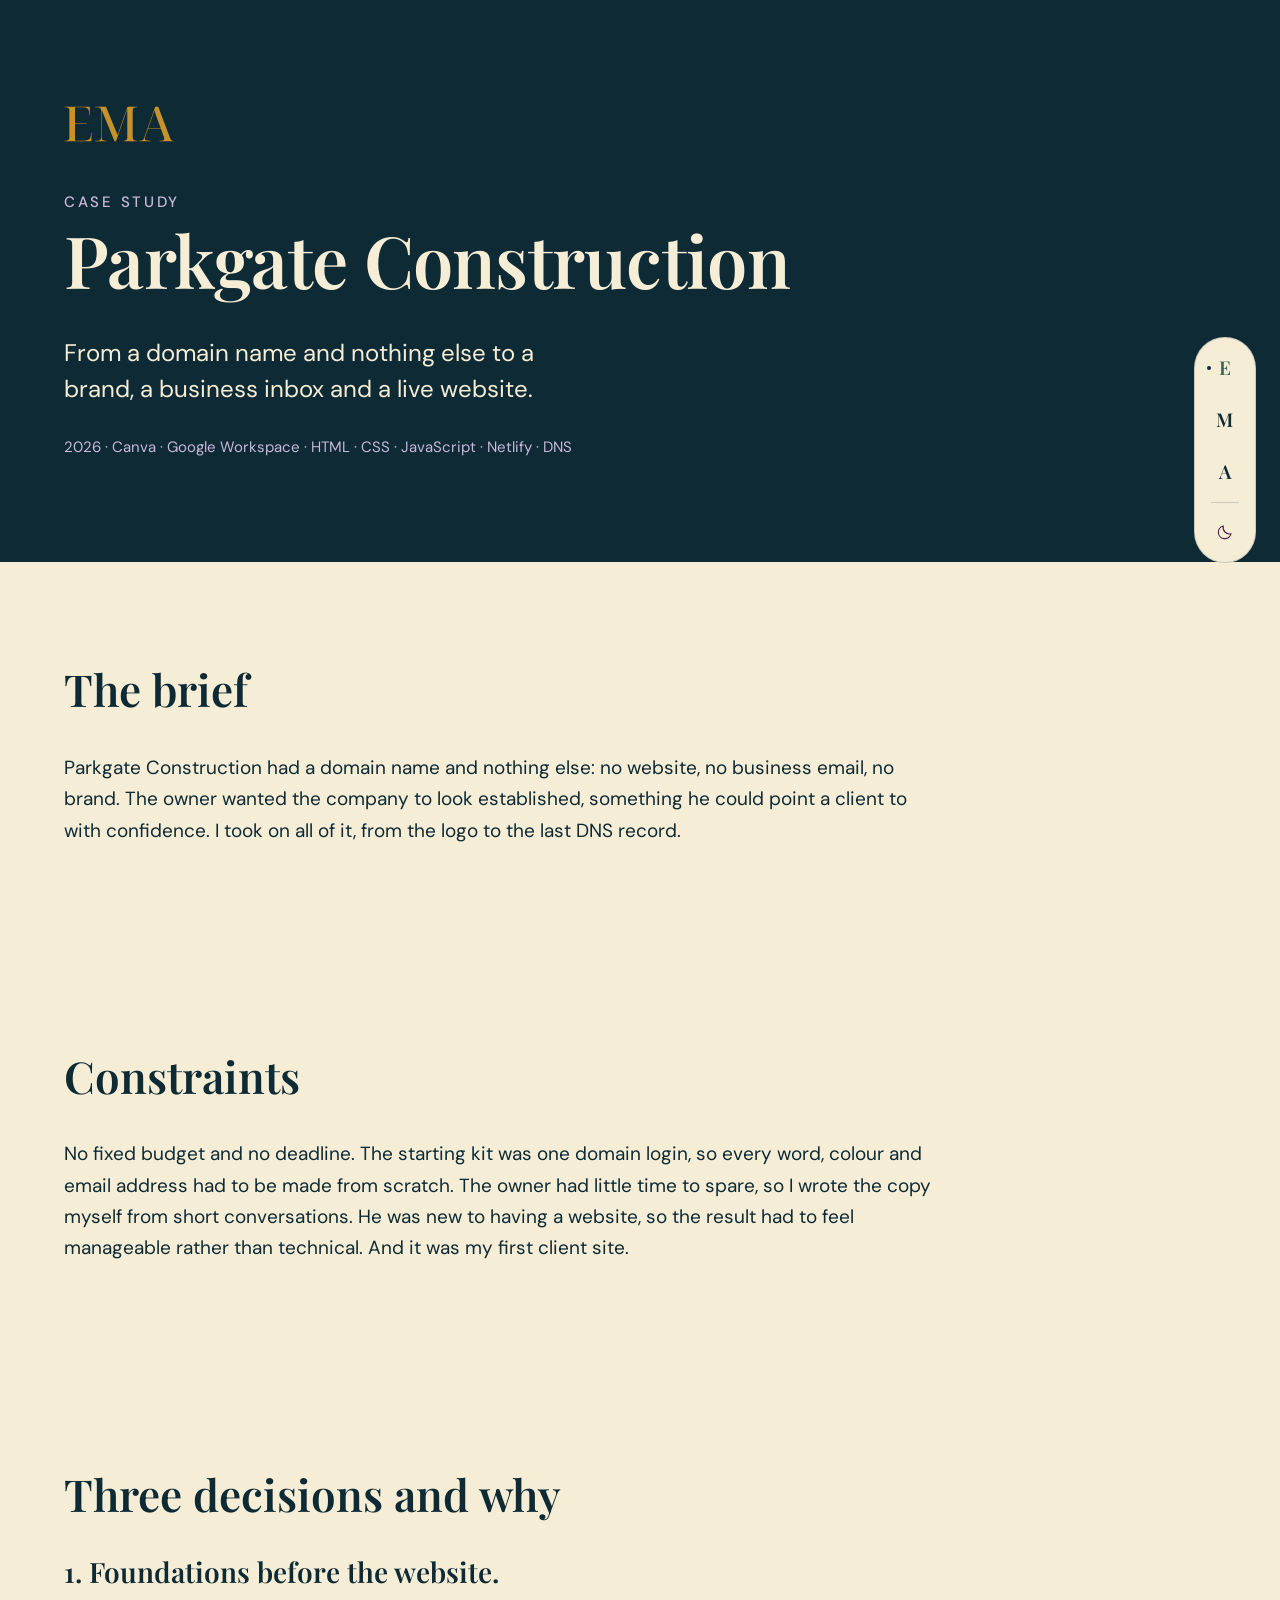
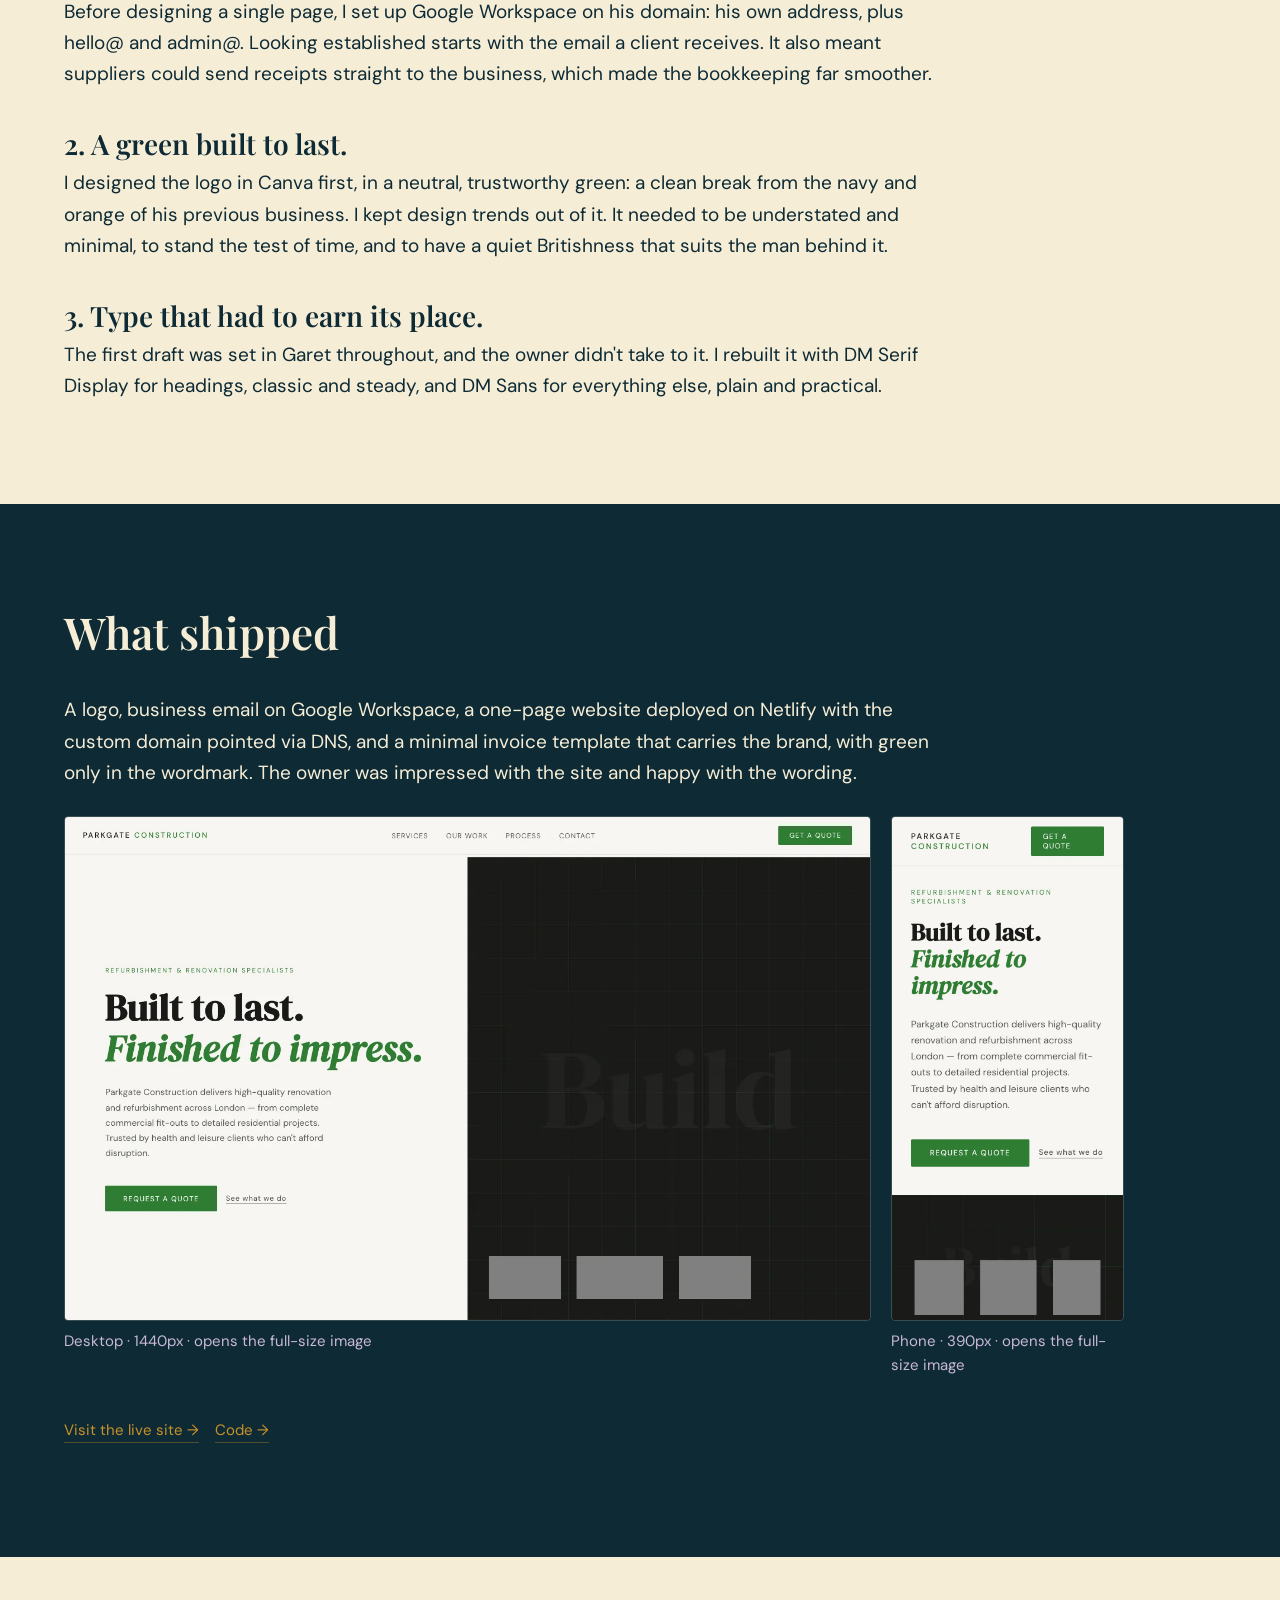
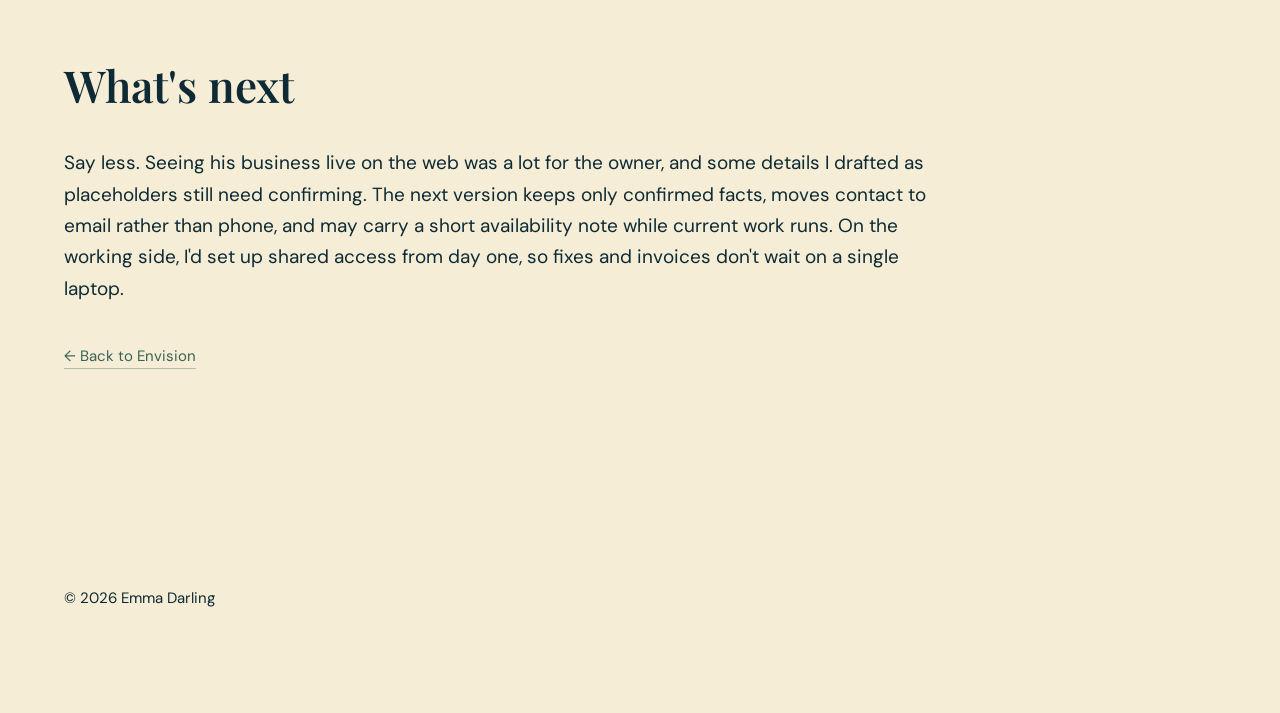
==== work/parkgate/index.html @ 9f1a1c76 "feat: parkgate case study Co-Authored-By: Claude Opus 5.5 (1M context) <noreply@anthropic.com>" ====
<!DOCTYPE html>
<html lang="en">
  <head>
    <meta charset="UTF-8">

    <!-- This tells phones: "don't zoom out, display at normal size" -->
    <meta name="viewport" content="width=device-width, initial-scale=1.0">

    <!-- Fonts: exactly the four weights in tokens.css. preconnect opens the
         connection to Google early so the fonts arrive sooner. -->
    <link rel="preconnect" href="https://fonts.googleapis.com">
    <link rel="preconnect" href="https://fonts.gstatic.com" crossorigin>

    <!-- ============================================================
         THEME, BEFORE FIRST PAINT
         The same script as index.html, word for word; the full
         explanation lives there. It picks light or dark before the
         browser paints, so there is no flash of the wrong theme, and
         it sits ABOVE both stylesheets because a stylesheet that is
         still loading blocks the scripts after it from running.
         ============================================================ -->
    <script>
      (function () {
        // Reading localStorage throws, rather than returning null, in
        // some privacy modes — so every touch of it is wrapped.
        var stored = null;
        try {
          stored = localStorage.getItem('theme');
        } catch (error) {
          // No storage to read: fall through to the operating system.
        }

        // Only these two words are trusted. Anything else that ends up
        // in storage — an old value, a typo, something another script
        // wrote — is ignored rather than written onto the element.
        var theme =
          stored === 'light' || stored === 'dark'
            ? stored
            : window.matchMedia &&
              window.matchMedia('(prefers-color-scheme: light)').matches
              ? 'light'
              : 'dark';

        document.documentElement.setAttribute('data-theme', theme);
      })();
    </script>

    <!-- DESIGN TOKENS: the same file index.html links. Two folders up,
         because this page lives at /work/parkgate/. A relative path also
         works when the file is opened straight from disk, and with or
         without a trailing slash on the address. -->
    <link rel="stylesheet" href="../../tokens.css">

    <link rel="stylesheet" href="https://fonts.googleapis.com/css2?family=Cormorant+Garamond:ital,wght@1,400&family=DM+Sans:wght@400;500&family=Playfair+Display:wght@600&display=swap">

    <title>Parkgate Construction — case study · Emma Darling</title>
    <meta name="description" content="From a domain name and nothing else to a brand, a business inbox and a live website.">

    <!-- Everything below only READS the tokens, with var(--name).
         Most blocks are copied from index.html; each one names the
         section it came from, so a change there can be found here. -->
    <style>
      /* ============================================================
         PAGE SKELETON  (from index.html, Milestone 2)
         ============================================================ */

      /* ---------- Base ----------
         border-box means padding is counted INSIDE an element's width.
         body has no margin, so each band's colour reaches the edges. */
      *,
      *::before,
      *::after {
        box-sizing: border-box;
      }

      body {
        margin: 0;
        background: var(--bg);
        color: var(--text);
        font-family: var(--font-body);
        font-weight: var(--weight-regular);
        font-size: var(--fs-body);
        line-height: var(--lh-body);
      }

      a {
        color: inherit;
      }

      /* Keyboard users see a clear 2px ring on whatever has focus.
         Its colour comes from --focus, which changes per theme and per band. */
      :focus-visible {
        outline: 2px solid var(--focus);
        outline-offset: var(--space-1);
      }

      /* ---------- Full-bleed bands ----------
         The header, each section and the footer stretch the full width
         of the window and carry the padding. Colour lives on the band,
         never on .container. */
      .site-header,
      main > section,
      .site-footer {
        padding-block: var(--space-section-y);
        padding-inline: var(--space-section-x);
      }

      /* ---------- Section surfaces ----------
         The header and "What shipped" stay teal in both themes, like the
         home page's hero and Make band. Everything else follows the
         theme's page colour. */
      .site-header,
      #shipped {
        background: var(--surface-dark);
        color: var(--surface-dark-text);
      }

      #brief,
      #constraints,
      #decisions,
      #next,
      .site-footer {
        background: var(--bg);
        color: var(--text);
      }

      /* Teal bands stay teal in light mode, so everything on them keeps
         its teal-band colours: lavender focus ring, gold links, lavender
         meta text and cream hairlines. Same list as #make at home. */
      .site-header,
      #shipped {
        --focus: var(--surface-dark-focus);
        --link: var(--surface-dark-link);
        --text-muted:  var(--surface-dark-muted);
        --label:       var(--surface-dark-muted);
        --line:        var(--surface-dark-line);
        --line-strong: var(--surface-dark-line-strong);
        --shadow-lift: var(--surface-dark-shadow-lift);
        --glass-fill:  var(--surface-dark-glass);
      }

      /* The header is teal in both themes, so the monogram stays gold. */
      .site-header {
        --mark: var(--surface-dark-mark);
      }

      /* ---------- Container ----------
         The centred column inside each band. No background of its own. */
      .container {
        max-width: var(--container-max);
        margin-inline: auto;
      }

      /* ---------- Rail: layout ----------
         The E · M · A letters and the theme toggle share one axis: a row
         on phones, a column in the fixed pill from 768px. */
      .rail,
      .rail ul {
        display: flex;
        align-items: center;
        gap: var(--space-2);
      }

      .rail ul {
        margin: 0;
        padding: 0;
        list-style: none;
      }

      /* ============================================================
         TYPOGRAPHY AND RHYTHM  (from index.html, Milestone 3)
         ============================================================ */

      /* ---------- Headings ----------
         Playfair Display at 600, set explicitly: browsers default
         headings to bold (700), which isn't loaded. h3 is the decision
         titles, styled like the principle and card titles at home. */
      h1,
      h2,
      h3 {
        margin: 0;
        font-family: var(--font-display);
        font-weight: var(--weight-display);
      }

      h1 {
        font-size: var(--fs-h1);
        line-height: var(--lh-h1);
        letter-spacing: var(--ls-h1);
      }

      h2 {
        font-size: var(--fs-h2);
        line-height: var(--lh-heading);
      }

      h3 {
        font-size: var(--fs-h3);
        line-height: var(--lh-heading);
      }

      /* The one-sentence summary under the title: bigger, and kept narrow
         so it breaks into a few short lines. */
      .hero-lead {
        font-size: var(--fs-lead);
        line-height: var(--lh-lead);
        max-width: var(--measure-narrow);
      }

      /* Year and tools, in the muted colour: lavender on the teal header. */
      .case-meta {
        font-size: var(--fs-small);
        color: var(--text-muted);
      }

      /* ---------- Prose ----------
         No browser-default margins, and lines stop at about 68 characters. */
      p,
      ul,
      ol {
        margin: 0;
      }

      p,
      li {
        max-width: var(--measure);
      }

      /* ---------- Vertical rhythm ----------
         Each item directly inside a .container gets the same gap above it;
         headings get a bigger one, so they belong to what follows. */
      .container > * + * {
        margin-block-start: var(--space-flow);
      }

      .container > h1 + *,
      .container > h2 + * {
        margin-block-start: var(--space-stack);
      }

      /* ---------- Footer ---------- */
      .site-footer p {
        font-size: var(--fs-small);
      }

      /* ============================================================
         MONOGRAM  (from index.html, Milestone 4, compact form)
         The case-study header keeps the E → M → A draw-in, but at
         top-bar size, and it never shrinks: there is no top bar here.
         ============================================================ */

      /* The link wraps the letters and is at least 44px tall to tap. */
      .monogram {
        display: inline-flex;
        align-items: center;
        min-height: var(--target-min);
        color: var(--mark);
      }

      /* A little more room under the monogram than between the lines of
         text, so it reads as a mark rather than as the first line. */
      .container > .monogram + * {
        margin-block-start: var(--space-stack);
      }

      .mark {
        display: block;
        height: var(--mark-shrink-end);
        width: auto;
        max-width: 100%;
      }

      /* The same draw-in as home: each outline draws itself, then fills.
         Only the stroke is thicker, because at 36px tall a stroke of 1
         SVG unit would be well under a pixel and never be seen. */
      .mark-letter {
        fill-opacity: 0;
        stroke: currentColor;
        stroke-width: var(--mark-stroke-compact);
        stroke-dasharray: 1;
        stroke-dashoffset: 1;
        animation:
          mark-draw var(--dur-slow) var(--ease) forwards,
          mark-ink  var(--dur-mid)  var(--ease) forwards;
      }

      .mark-e {
        animation-delay: 0ms, var(--dur-slow);
      }

      .mark-m {
        animation-delay: var(--dur-fast), calc(var(--dur-slow) + var(--dur-fast));
      }

      .mark-a {
        animation-delay: calc(var(--dur-fast) * 2), calc(var(--dur-slow) + var(--dur-fast) * 2);
      }

      @keyframes mark-draw {
        to {
          stroke-dashoffset: 0;
        }
      }

      @keyframes mark-ink {
        to {
          fill-opacity: 1;
          stroke-opacity: 0;
        }
      }

      /* ============================================================
         RAIL  (from index.html, Milestone 4)
         The letters point back to the home page's sections. E is
         marked current in the HTML: this case study belongs to
         Envision. There is no scroll-spy on this page.
         ============================================================ */
      .rail {
        padding-block: var(--space-4);
        padding-inline: var(--space-section-x);
        justify-content: center;
        gap: var(--space-4);
      }

      .rail a {
        display: inline-flex;
        align-items: center;
        justify-content: center;
        position: relative;
        min-width: var(--target-min);
        min-height: var(--target-min);
        font-family: var(--font-display);
        font-weight: var(--weight-display);
        letter-spacing: var(--ls-nav);
        text-decoration: none;
      }

      .rail a[aria-current="true"] {
        color: var(--rail-active);
      }

      /* A small dot as well as the colour, so the cue doesn't depend on
         colour alone. Under the letter on phones, beside it in the pill. */
      .rail a[aria-current="true"]::after {
        content: "";
        position: absolute;
        inset-block-end: var(--space-1);
        inset-inline-start: 50%;
        width: var(--space-1);
        height: var(--space-1);
        margin-inline-start: calc(var(--space-1) / -2);
        border-radius: var(--radius-pill);
        background: var(--text);
      }

      @media (min-width: 768px) {
        .rail {
          position: fixed;
          top: 50%;
          right: var(--space-6);
          transform: translateY(-50%);
          padding: var(--space-2);
          z-index: 1;
          background: var(--bg);
          border: 1px solid var(--line);
          border-radius: var(--radius-pill);
        }

        .rail,
        .rail ul {
          flex-direction: column;
        }

        .rail a[aria-current="true"]::after {
          inset-block-end: auto;
          inset-inline-start: var(--space-1);
          top: 50%;
          margin-block-start: calc(var(--space-1) / -2);
          margin-inline-start: 0;
        }
      }

      /* The fixed rail would otherwise sit on top of the content. */
      @media (min-width: 768px) {
        .site-header,
        main > section,
        .site-footer {
          padding-inline-end: calc(var(--space-section-x) + var(--rail-gutter));
        }
      }

      /* ============================================================
         THEME TOGGLE  (from index.html, Milestone 9)
         One button in the rail. Muted, never gold.
         ============================================================ */

      /* Hidden until the script has wired it up. */
      .theme-toggle[hidden] {
        display: none;
      }

      /* A one-cell grid: both icons share the cell, so the button is the
         same size whichever one is showing. */
      .theme-toggle {
        display: grid;
        place-items: center;
        position: relative;
        min-width: var(--target-min);
        min-height: var(--target-min);
        padding: 0;
        border: none;
        border-radius: var(--radius-pill);
        background: none;
        color: var(--text-muted);
        cursor: pointer;
        transition: color var(--dur-fast) var(--ease);
      }

      .theme-toggle:hover,
      .theme-toggle:focus-visible {
        color: var(--text);
      }

      /* The hairline between the letters and the toggle. It belongs to the
         button, so it disappears with it when the button is hidden. */
      .theme-toggle::before {
        content: "";
        position: absolute;
        inset-inline-start: calc(var(--space-4) / -2);
        inset-block: var(--space-2);
        border-inline-start: 1px solid var(--line);
      }

      @media (min-width: 768px) {
        .theme-toggle::before {
          inset-block: auto;
          inset-inline: var(--space-2);
          inset-block-start: calc(var(--space-4) / -2);
          border-inline-start: none;
          border-block-start: 1px solid var(--line);
        }
      }

      .theme-toggle-icon {
        grid-area: 1 / 1;
        width: var(--icon-size);
        height: var(--icon-size);
        transition:
          opacity var(--dur-fast) var(--ease),
          rotate var(--dur-fast) var(--ease),
          visibility var(--dur-fast) var(--ease);
      }

      /* The icon shows the theme you would GET: a sun while the page is
         dark, a moon while it is light. */
      .theme-toggle-moon,
      [data-theme="light"] .theme-toggle-sun {
        opacity: 0;
        visibility: hidden;
        rotate: -90deg;
      }

      [data-theme="light"] .theme-toggle-moon {
        opacity: 1;
        visibility: visible;
        rotate: none;
      }

      /* For the moment the theme changes, nothing may animate except the
         icons, so the whole page changes colour in one frame. */
      .theme-switching *:not(.theme-toggle-icon),
      .theme-switching *::before,
      .theme-switching *::after {
        transition: none !important;
      }

      /* ============================================================
         CASE STUDY  (Milestone 10)
         The eyebrow, the three decisions, the screenshots and the
         link lines. Only the screenshots are new; the rest are the
         home page's patterns.
         ============================================================ */

      /* ---------- Eyebrow (from index.html, Milestone 7) ----------
         The small uppercase label above a heading, sitting close to it. */
      .eyebrow {
        font-size: var(--fs-small);
        font-weight: var(--weight-medium);
        letter-spacing: var(--ls-eyebrow);
        text-transform: uppercase;
        color: var(--label);
      }

      .eyebrow + h1,
      .eyebrow + h2 {
        margin-block-start: var(--space-2);
      }

      /* ---------- The three decisions ----------
         An ordered list with its bullets off. The numbers come back as a
         counter written in front of each title, so they are set in the
         heading's own typeface instead of the browser's list font. The
         .container prefix outranks the rhythm rules above. */
      .container > .decisions {
        display: grid;
        gap: var(--space-stack);
        padding: 0;
        list-style: none;
        counter-reset: decision;
      }

      .decisions > li {
        counter-increment: decision;
      }

      .decisions h3::before {
        content: counter(decision) ". ";
      }

      .decisions h3 + p {
        margin-block-start: var(--space-2);
      }

      /* ---------- Screenshots ----------
         Each capture sits in a frame the shape of one screen, showing the
         top of the page as a visitor first sees it. The frame is a link
         to the whole capture. Hover and focus lift it like a card. */
      .shot {
        margin: 0;
      }

      .shot-frame {
        display: block;
        aspect-ratio: var(--shot-ratio-desktop);
        overflow: hidden;
        border: 1px solid var(--line);
        border-radius: var(--radius-md);
        background-image: none; /* no drawn-in underline under a picture */
        transition:
          transform var(--dur) var(--ease),
          box-shadow var(--dur) var(--ease),
          border-color var(--dur) var(--ease);
      }

      .shot--phone .shot-frame {
        aspect-ratio: var(--shot-ratio-phone);
      }

      .shot-frame:hover,
      .shot-frame:focus-visible {
        transform: translateY(var(--card-lift));
        box-shadow: var(--shadow-lift);
        border-color: var(--line-strong);
      }

      /* The image fills its frame from the top down; the rest of the page
         is cropped off here and seen in full when the frame is opened. */
      .shot-frame img {
        display: block;
        width: 100%;
        height: 100%;
        object-fit: cover;
        object-position: top;
      }

      .shot figcaption {
        margin-block-start: var(--space-2);
        font-size: var(--fs-small);
        color: var(--text-muted);
      }

      /* ---------- The two captures together ----------
         Stacked below 1100px, side by side from 1100px. */
      .shots {
        display: flex;
        flex-direction: column;
        gap: var(--space-grid);
      }

      /* Stacked, the phone frame is capped so it looks like a phone, not
         two screens of scrolling. Its width is set outright (the whole
         column, up to the cap) instead of being worked out from what is
         inside it, so the frame is already the right size before the
         lazy-loaded image arrives. The auto margins centre it. */
      .shot--phone {
        width: 100%;
        max-width: var(--shot-phone-max);
        margin-inline: auto;
      }

      /* Side by side, the two frames must come out the same height. A
         frame's height is its width divided by its ratio, so their widths
         have to be in the same proportion as their ratios. flex-basis: 0
         with flex-grow set to each ratio does exactly that: the row is
         shared out between the two in proportion to their grow numbers,
         so the heights follow the tokens with nothing to recalculate.
         calc() turns the token's "1440 / 900" into the single number
         flex-grow needs; aspect-ratio can read it as it stands.
         min-width: 0 stops what is inside a figure from holding it wider
         than its share. */
      @media (min-width: 1100px) {
        .shots {
          flex-direction: row;
          align-items: flex-start;
        }

        .shot {
          flex-basis: 0;
          min-width: 0;
        }

        .shot--desktop {
          flex-grow: calc(var(--shot-ratio-desktop));
        }

        .shot--phone {
          flex-grow: calc(var(--shot-ratio-phone));
          max-width: none;
        }
      }

      /* ---------- Link lines (from index.html, Milestone 6) ----------
         The live site, the code and the way back. Small text makes a
         small link, so padding brings each one up to the 44px target. */
      .card-links {
        display: flex;
        flex-wrap: wrap;
        gap: var(--space-4);
        font-size: var(--fs-small);
      }

      .card-links a {
        display: inline-block;
        padding-block: var(--space-3);
        background-origin: content-box;
      }

      /* ============================================================
         LINKS AND REVEALS  (from index.html, Milestone 5)
         ============================================================ */

      /* ---------- Links ----------
         A one-pixel line the colour of the link, 0 wide at rest, drawn
         in from the left on hover or keyboard focus. */
      main a,
      .site-footer a {
        color: var(--link);
        text-decoration: none;
        background-image: linear-gradient(var(--link), var(--link));
        background-repeat: no-repeat;
        background-position: left bottom;
        background-size: 0 1px;
        transition: background-size var(--dur) var(--ease);
      }

      main a:hover,
      main a:focus-visible,
      .site-footer a:hover,
      .site-footer a:focus-visible {
        background-size: 100% 1px;
      }

      /* Links inside a line of text also carry a faint underline at rest,
         so they can be told apart from the words around them. */
      main p a {
        background-image:
          linear-gradient(var(--link), var(--link)),
          linear-gradient(
            color-mix(in srgb, var(--link) var(--link-rest-strength), transparent),
            color-mix(in srgb, var(--link) var(--link-rest-strength), transparent)
          );
        background-size: 0 1px, 100% 1px;
      }

      main p a:hover,
      main p a:focus-visible {
        background-size: 100% 1px, 100% 1px;
      }

      /* ---------- Reveals ----------
         Each band's content rises into place the first time it is seen.
         Only with JavaScript running (html.js), only for people who
         haven't asked for less motion, and never the band itself, so its
         colour is there from the first frame. The monogram is left out:
         it has its own draw-in. */
      @media (prefers-reduced-motion: no-preference) {
        .js .reveal .container > :not(.monogram) {
          opacity: 0;
          transform: translateY(var(--reveal-y));
        }

        .js .reveal.is-revealed .container > :not(.monogram) {
          opacity: 1;
          transform: none;
          transition:
            opacity var(--dur-reveal) var(--ease),
            transform var(--dur-reveal) var(--ease);
          transition-delay: calc(var(--i, 0) * var(--reveal-step));
        }
      }

      /* ---------- Reduced motion ----------
         Everything arrives in its finished state: the monogram already
         drawn, nothing hidden, no animation or transition anywhere. */
      @media (prefers-reduced-motion: reduce) {
        *,
        *::before,
        *::after {
          animation-duration: 0.01ms !important;
          animation-delay: 0ms !important;
          transition-duration: 0.01ms !important;
          transition-delay: 0ms !important;
        }
      }
    </style>
  </head>

  <body>
    <!-- The rail: the same letters and toggle as the home page. Here the
         letters lead back to the home page's sections, and E carries
         aria-current because this case study is part of Envision. -->
    <div class="rail">
      <nav aria-label="Sections">
        <ul>
          <li><a href="/#envision" aria-label="E, Envision" aria-current="true">E</a></li>
          <li><a href="/#make" aria-label="M, Make">M</a></li>
          <li><a href="/#automate" aria-label="A, Automate">A</a></li>
        </ul>
      </nav>

      <!-- The theme toggle, as on the home page: a real button, hidden
           until the script wires it up, labelled with what a click will do. -->
      <button class="theme-toggle" type="button" hidden aria-label="Switch to light theme">
        <svg class="theme-toggle-icon theme-toggle-sun" viewBox="0 0 24 24" aria-hidden="true" focusable="false">
          <circle cx="12" cy="12" r="4.5" fill="none" stroke="currentColor" stroke-width="1.5"/>
          <path fill="none" stroke="currentColor" stroke-width="1.5" stroke-linecap="round"
                d="M12 2.5v2.6M12 18.9v2.6M2.5 12h2.6M18.9 12h2.6M5.2 5.2l1.9 1.9M16.9 16.9l1.9 1.9M18.8 5.2l-1.9 1.9M7.1 16.9l-1.9 1.9"/>
        </svg>
        <svg class="theme-toggle-icon theme-toggle-moon" viewBox="0 0 24 24" aria-hidden="true" focusable="false">
          <path fill="none" stroke="currentColor" stroke-width="1.5" stroke-linejoin="round"
                d="M20.1 14.3A8.6 8.6 0 0 1 9.7 3.9a8.6 8.6 0 1 0 10.4 10.4z"/>
        </svg>
      </button>
    </div>

    <!-- ============================================================
         HEADER
         Teal in both themes. The monogram is the way home: the same
         letters as the home page's hero, at the size of its top bar.
         The lead line (and the meta description) is Parkgate's
         caseSummary from the projects array in index.html, typed out
         by hand here until M10.5 gives both pages projects.js.
         ============================================================ -->
    <header class="site-header reveal">
      <div class="container">
        <a class="monogram" href="/" aria-label="EMA, home">
          <svg class="mark" viewBox="264.9 462.8 284.5 92.8" focusable="false" aria-hidden="true" xmlns="http://www.w3.org/2000/svg">
            <g fill="currentColor">
              <g transform="translate(262.568923, 553.601577)">
                <path class="mark-letter mark-e" pathLength="1" d="M 4.34375 0 L 4.34375 -1.25 L 6.96875 -1.25 C 9.863281 -1.25 12.117188 -1.910156 13.734375 -3.234375 C 15.347656 -4.554688 16.15625 -6.753906 16.15625 -9.828125 L 16.15625 -79.203125 C 16.15625 -82.179688 15.347656 -84.3125 13.734375 -85.59375 C 12.117188 -86.882812 9.863281 -87.53125 6.96875 -87.53125 L 4.34375 -87.53125 L 4.34375 -88.765625 L 68.625 -88.765625 L 69.375 -66.765625 L 68.125 -66.765625 L 67.890625 -70.859375 C 67.472656 -77.078125 65.914062 -81.410156 63.21875 -83.859375 C 60.53125 -86.304688 56.035156 -87.53125 49.734375 -87.53125 L 30.703125 -87.53125 L 30.703125 -47.125 L 61.421875 -47.125 L 61.421875 -45.875 L 30.703125 -45.875 L 30.703125 -1.25 L 53.09375 -1.25 C 59.71875 -1.25 64.4375 -2.46875 67.25 -4.90625 C 70.070312 -7.351562 71.691406 -11.6875 72.109375 -17.90625 L 72.359375 -22 L 73.609375 -22 L 72.734375 0 Z M 4.34375 0 "/>
              </g>
              <g transform="translate(341.023163, 553.601577)">
                <path class="mark-letter mark-m" pathLength="1" d="M 4.34375 0 L 4.34375 -1.25 L 10.4375 -1.25 C 13.257812 -1.25 15.476562 -1.910156 17.09375 -3.234375 C 18.707031 -4.554688 19.515625 -6.753906 19.515625 -9.828125 L 19.515625 -79.328125 C 19.515625 -82.222656 18.707031 -84.3125 17.09375 -85.59375 C 15.476562 -86.882812 13.257812 -87.53125 10.4375 -87.53125 L 4.34375 -87.53125 L 4.34375 -88.765625 L 32.078125 -88.765625 L 62.046875 -15.90625 L 87.78125 -88.765625 L 112.765625 -88.765625 L 112.765625 -87.53125 L 110.15625 -87.53125 C 107.164062 -87.53125 104.882812 -86.863281 103.3125 -85.53125 C 101.738281 -84.207031 100.953125 -81.972656 100.953125 -78.828125 L 100.953125 -9.953125 C 100.953125 -6.796875 101.738281 -4.554688 103.3125 -3.234375 C 104.882812 -1.910156 107.164062 -1.25 110.15625 -1.25 L 112.765625 -1.25 L 112.765625 0 L 77.828125 0 L 77.828125 -1.25 L 78.453125 -1.25 C 81.097656 -1.25 83.1875 -1.890625 84.71875 -3.171875 C 86.257812 -4.453125 87.03125 -6.628906 87.03125 -9.703125 L 87.03125 -82.796875 L 57.9375 0 L 54.078125 0 L 20.765625 -81.4375 L 20.765625 -9.953125 C 20.765625 -6.796875 21.59375 -4.554688 23.25 -3.234375 C 24.90625 -1.910156 27.390625 -1.25 30.703125 -1.25 L 33.6875 -1.25 L 33.6875 0 Z M 4.34375 0 "/>
              </g>
              <g transform="translate(458.145013, 553.601577)">
                <path class="mark-letter mark-a" pathLength="1" d="M 0.125 0 L 0.125 -1.25 L 4.109375 -1.25 C 6.671875 -1.25 8.695312 -1.953125 10.1875 -3.359375 C 11.6875 -4.765625 13.054688 -7.25 14.296875 -10.8125 L 41.90625 -88.765625 L 49.859375 -88.765625 L 80.0625 -8.453125 C 81.144531 -5.710938 82.265625 -3.828125 83.421875 -2.796875 C 84.585938 -1.765625 86.125 -1.25 88.03125 -1.25 L 89.265625 -1.25 L 89.265625 0 L 53.21875 0 L 53.21875 -1.25 L 57.1875 -1.25 C 60.007812 -1.25 62.039062 -1.597656 63.28125 -2.296875 C 64.519531 -3.003906 65.140625 -4.269531 65.140625 -6.09375 C 65.140625 -6.757812 65.054688 -7.566406 64.890625 -8.515625 C 64.734375 -9.472656 64.445312 -10.53125 64.03125 -11.6875 L 56.5625 -32.328125 L 23.375 -32.328125 L 16.40625 -12.8125 C 16 -11.5625 15.671875 -10.457031 15.421875 -9.5 C 15.171875 -8.550781 15.046875 -7.664062 15.046875 -6.84375 C 15.046875 -4.769531 15.894531 -3.316406 17.59375 -2.484375 C 19.289062 -1.660156 22.046875 -1.25 25.859375 -1.25 L 30.34375 -1.25 L 30.34375 0 Z M 23.75 -33.5625 L 56.078125 -33.5625 L 47.375 -57.4375 C 45.957031 -61.332031 44.585938 -65.25 43.265625 -69.1875 C 41.941406 -73.125 40.863281 -76.75 40.03125 -80.0625 C 38.875 -76.582031 37.734375 -73.265625 36.609375 -70.109375 C 35.492188 -66.960938 34.234375 -63.359375 32.828125 -59.296875 Z M 23.75 -33.5625 "/>
              </g>
            </g>
          </svg>
        </a>

        <p class="eyebrow">Case study</p>
        <h1>Parkgate Construction</h1>
        <p class="hero-lead">From a domain name and nothing else to a brand, a business inbox and a live website.</p>
        <p class="case-meta">2026 · Canva · Google Workspace · HTML · CSS · JavaScript · Netlify · DNS</p>
      </div>
    </header>

    <!-- The five parts of the story, in the order BUILD-PLAN gives them.
         All copy is word for word from BUILD-PLAN's Content section. -->
    <main>
      <section id="brief" class="reveal">
        <div class="container">
          <h2>The brief</h2>
          <p>Parkgate Construction had a domain name and nothing else: no website, no business email, no brand. The owner wanted the company to look established, something he could point a client to with confidence. I took on all of it, from the logo to the last DNS record.</p>
        </div>
      </section>

      <section id="constraints" class="reveal">
        <div class="container">
          <h2>Constraints</h2>
          <p>No fixed budget and no deadline. The starting kit was one domain login, so every word, colour and email address had to be made from scratch. The owner had little time to spare, so I wrote the copy myself from short conversations. He was new to having a website, so the result had to feel manageable rather than technical. And it was my first client site.</p>
        </div>
      </section>

      <!-- The numbers in front of each title come from the CSS counter.
           role="list" keeps the list announced in Safari once its
           bullets are removed. -->
      <section id="decisions" class="reveal">
        <div class="container">
          <h2>Three decisions and why</h2>
          <ol class="decisions" role="list">
            <li>
              <h3>Foundations before the website.</h3>
              <p>Before designing a single page, I set up Google Workspace on his domain: his own address, plus hello@ and admin@. Looking established starts with the email a client receives. It also meant suppliers could send receipts straight to the business, which made the bookkeeping far smoother.</p>
            </li>
            <li>
              <h3>A green built to last.</h3>
              <p>I designed the logo in Canva first, in a neutral, trustworthy green: a clean break from the navy and orange of his previous business. I kept design trends out of it. It needed to be understated and minimal, to stand the test of time, and to have a quiet Britishness that suits the man behind it.</p>
            </li>
            <li>
              <h3>Type that had to earn its place.</h3>
              <p>The first draft was set in Garet throughout, and the owner didn't take to it. I rebuilt it with DM Serif Display for headings, classic and steady, and DM Sans for everything else, plain and practical.</p>
            </li>
          </ol>
        </div>
      </section>

      <!-- WHAT SHIPPED: teal in both themes, echoing the home page's Make
           band. The captures are the live site's first screens, with
           unconfirmed figures and claims blocked out in grey.
           Each frame is a link to the whole capture, and its caption says
           so where everyone can see it. aria-describedby hands the same
           words to screen readers: they announce the image's alt text as
           the link's name, then the caption's note on what it opens. -->
      <section id="shipped" class="reveal">
        <div class="container">
          <h2>What shipped</h2>
          <p>A logo, business email on Google Workspace, a one-page website deployed on Netlify with the custom domain pointed via DNS, and a minimal invoice template that carries the brand, with green only in the wordmark. The owner was impressed with the site and happy with the wording.</p>

          <div class="shots">
            <figure class="shot shot--desktop">
              <a class="shot-frame" href="../../images/parkgate/parkgate-desktop-1440.webp" aria-describedby="shot-desktop-hint">
                <img src="../../images/parkgate/parkgate-desktop-1440.webp" width="1440" height="1929" loading="lazy" decoding="async"
                     alt="The Parkgate Construction homepage on a desktop screen: a cream panel with the headline &quot;Built to last. Finished to impress.&quot; in black and green serif type and a green &quot;Request a quote&quot; button, beside a dark panel with a faint architectural grid. Grey blocks cover unconfirmed figures.">
              </a>
              <figcaption>Desktop · 1440px · <span id="shot-desktop-hint">opens the full-size image</span></figcaption>
            </figure>
            <figure class="shot shot--phone">
              <a class="shot-frame" href="../../images/parkgate/parkgate-phone-390.webp" aria-describedby="shot-phone-hint">
                <img src="../../images/parkgate/parkgate-phone-390.webp" width="780" height="5984" loading="lazy" decoding="async"
                     alt="The same homepage on a phone: the Parkgate Construction wordmark and a green &quot;Get a quote&quot; button above the headline, introduction and &quot;Request a quote&quot; button. Grey blocks cover unconfirmed figures further down.">
              </a>
              <figcaption>Phone · 390px · <span id="shot-phone-hint">opens the full-size image</span></figcaption>
            </figure>
          </div>

          <p class="card-links">
            <a href="https://parkgate-construction.com" target="_blank" rel="noopener noreferrer">Visit the live site<span aria-hidden="true"> →</span></a>
            <a href="https://github.com/emmadarlingt-hue/parkgate-construction" target="_blank" rel="noopener noreferrer">Code<span aria-hidden="true"> →</span></a>
          </p>
        </div>
      </section>

      <section id="next" class="reveal">
        <div class="container">
          <h2>What's next</h2>
          <p>Say less. Seeing his business live on the web was a lot for the owner, and some details I drafted as placeholders still need confirming. The next version keeps only confirmed facts, moves contact to email rather than phone, and may carry a short availability note while current work runs. On the working side, I'd set up shared access from day one, so fixes and invoices don't wait on a single laptop.</p>

          <p class="card-links">
            <a href="/#envision"><span aria-hidden="true">← </span>Back to Envision</a>
          </p>
        </div>
      </section>
    </main>

    <footer class="site-footer">
      <div class="container">
        <p>© 2026 Emma Darling</p>
      </div>
    </footer>

    <script>
      // First thing: tell the CSS that JavaScript is running AND that the
      // browser can do reveals. The reveal styles only hide content under
      // html.js, so without IntersectionObserver — or if this script never
      // runs — nothing on the page is ever hidden.
      if ('IntersectionObserver' in window) {
        document.documentElement.classList.add('js');
      }

      /* ============================================================
         PAGE SCRIPT
         The theme toggle (from index.html, Milestone 9) and the scroll
         reveals (from index.html, Milestone 5). Nothing else: there are
         no projects to render, and no scroll-spy, because the rail's
         letters point at the home page, not at anything here.
         ============================================================ */

      /* ============================================================
         THEME  (Milestone 9)
         The <head> script has already picked a theme and written it to
         <html>. This is everything afterwards: the button that flips it,
         remembering the choice, and following the operating system right
         up until a choice is made. The choice is shared with the home
         page: both read and write the same 'theme' key.
         ============================================================ */

      /* One place for the storage key, so a typo can't make the page
         save under one name and read back under another. */
      const THEME_KEY = 'theme';

      /* True once the visitor has clicked the toggle during this visit.
         readStoredTheme() answers almost the same question, but not when
         the localStorage write failed — in a private window the choice is
         still a real choice and must still beat the operating system. It
         just can't outlive the tab. */
      let hasChosenTheme = false;

      /* What the visitor chose on an earlier visit, or null if they
         never have. Only the two words the page understands come back;
         anything else in storage is treated as nothing at all. Same
         try/catch as the <head> script, and for the same reason. */
      function readStoredTheme() {
        try {
          const stored = localStorage.getItem(THEME_KEY);
          return stored === 'light' || stored === 'dark' ? stored : null;
        } catch (error) {
          return null;
        }
      }

      /* The theme on the page right now, read off the element rather
         than kept in a variable of its own. The attribute is the single
         source of truth — the <head> script set it before this script
         existed, so there is nothing else it could be read from. */
      function currentTheme() {
        return document.documentElement.getAttribute('data-theme') === 'light'
          ? 'light'
          : 'dark';
      }

      /* Make a change with every animation on the page switched off, so
         the whole page changes colour in one frame instead of some
         outlines and underlines fading in a beat behind the rest.

         The odd-looking line in the middle is the point of the whole
         function: reading a layout value forces the browser to apply the
         class NOW, instead of quietly batching it together with the
         change that follows and so applying neither in time. Two frames
         later the class comes off and ordinary hovers animate again. */
      function withoutTransitions(change) {
        const root = document.documentElement;
        root.classList.add('theme-switching');
        void root.offsetHeight;
        change();
        requestAnimationFrame(() => {
          requestAnimationFrame(() => root.classList.remove('theme-switching'));
        });
      }

      /* Put a theme on the page and tell the button what it now does.
         The label describes the ACTION rather than the state, and the
         icon is chosen from the same attribute, so the two can never
         drift apart and say different things. */
      function applyTheme(theme, button) {
        document.documentElement.setAttribute('data-theme', theme);
        if (button) {
          button.setAttribute(
            'aria-label',
            theme === 'dark' ? 'Switch to light theme' : 'Switch to dark theme'
          );
        }
      }

      /* Wire the toggle up, then reveal it. Saving the choice is what
         makes it stick — both across reloads, and against the operating
         system changing underneath it later. */
      function setUpThemeToggle() {
        const button = document.querySelector('.theme-toggle');
        if (!button) return;

        // Give the button the right label for the theme already on the
        // page, and only then let it be seen. This is the moment it
        // starts working, so this is the moment it appears.
        applyTheme(currentTheme(), button);
        button.hidden = false;

        button.addEventListener('click', () => {
          // Set first, before anything that could throw: from here on
          // the theme is theirs, whether or not it reaches storage.
          hasChosenTheme = true;

          const next = currentTheme() === 'dark' ? 'light' : 'dark';
          withoutTransitions(() => applyTheme(next, button));

          try {
            localStorage.setItem(THEME_KEY, next);
          } catch (error) {
            // No storage: the theme still changes for this visit, it
            // just won't be remembered after a reload.
          }
        });

        followSystemTheme(button);
      }

      /* Until the visitor has clicked the button, the page belongs to
         their operating system: switch the Mac to Light with this tab
         open and the page should follow, live. The moment they click,
         the page belongs to them and the system stops being consulted. */
      function followSystemTheme(button) {
        if (!window.matchMedia) return;
        const prefersLight = window.matchMedia('(prefers-color-scheme: light)');

        const updateForSystemTheme = (event) => {
          if (hasChosenTheme || readStoredTheme() !== null) return;
          const theme = event.matches ? 'light' : 'dark';
          withoutTransitions(() => applyTheme(theme, button));
        };

        prefersLight.addEventListener('change', updateForSystemTheme);
      }

      /* Scroll reveals — the only IntersectionObserver on this page
         (CLAUDE.md allows two; the rail's scroll-spy isn't needed here).
         Every band here is marked .reveal: its content is numbered so the
         CSS can stagger it, and it all rises in once 15% of the band is
         on screen. Then the band stops being watched: each reveals once.
         The home page's version also reveals single .reveal-item
         elements one by one; nothing here needs that, so it is left out. */
      function revealOnScroll() {
        const bands = document.querySelectorAll('.reveal');

        // Number each band's revealable items 0, 1, 2… as --i. The
        // monogram is skipped, to match the CSS, so the stagger starts
        // with the first item that actually moves.
        bands.forEach((band) => {
          const items = band.querySelectorAll('.container > :not(.monogram)');
          items.forEach((item, index) => {
            item.style.setProperty('--i', index);
          });
        });

        const observer = new IntersectionObserver(
          (entries) => {
            entries.forEach((entry) => {
              if (entry.isIntersecting) {
                entry.target.classList.add('is-revealed');
                observer.unobserve(entry.target);
              }
            });
          },
          { threshold: 0.15 }
        );

        bands.forEach((band) => observer.observe(band));
      }

      // The theme first: it is the most visible thing on the page and it
      // depends on nothing else. Wrapped, so a problem here can never
      // stop the reveals below from running and leave content hidden.
      try {
        setUpThemeToggle();
      } catch (error) {
        console.error('Theme toggle failed to start:', error);
      }

      if ('IntersectionObserver' in window) {
        revealOnScroll();
      }
    </script>
  </body>
</html>
---- tokens.css ----
/* ============================================================
   DESIGN TOKENS  (Milestone 1; its own file since Milestone 10)
   Every colour, font, size, space, radius, shadow and easing
   is declared ONCE here as a CSS custom property (a "variable").
   Each page's stylesheet only ever says var(--name), so a
   change here ripples through every page.

   Shared by index.html and each case study in /work/<slug>/.
   Every page links it straight after its theme script and
   before Google Fonts. It holds only :root and the light
   override: no selectors, no components (see CLAUDE.md).

   Values come from design/Emma Darling Portfolio.html:
     :root                -> direction 2a (dark, the default)
     [data-theme="light"] -> direction 2b (light override)
   ============================================================ */

/* ---------- 2a · DARK (default) ---------- */
:root {
  /* --- Tells the browser which way round the page is, so the
         furniture it draws itself — scrollbars, form controls,
         the blank canvas before anything has painted — matches
         the theme instead of staying stubbornly light. --- */
  color-scheme: dark;

  /* --- Palette: the raw paint pots, named by what they look like.
         Only the "role" tokens further down should use these. --- */
  --teal:      #0E2A35;                 /* deep teal, the dark surface              */
  --cream:         #F5EDD6;                 /* warm cream, the light surface            */
  --lavender:      #C9B8D8;                 /* soft lavender, muted text on dark        */
  --aubergine:          #4A1A4A;                 /* deep aubergine, muted text on cream           */
  --eucalyptus:          #3A6357;                 /* eucalyptus green, small labels on cream        */
  --gold:          #C8922A;                 /* accent gold: max 4 uses, never text on cream */
  --line-on-dark:  rgba(245, 237, 214, 0.18); /* cream hairline at 18% for dark surfaces */
  --line-on-cream: rgba(14, 42, 53, 0.18); /* teal hairline at 18% for cream surfaces */
  --line-on-dark-strong:  rgba(245, 237, 214, 0.4); /* the same hairlines at 40%, */
  --line-on-cream-strong: rgba(14, 42, 53, 0.4);    /* for hovered cards          */
  --glass-on-dark:  rgba(245, 237, 214, 0.06); /* cream at 6%: a raised tint on teal  */
  --glass-on-cream: rgba(14, 42, 53, 0.04);    /* teal at 4%: a raised tint on cream  */

  /* --- Colour roles: what each colour DOES. These are the ones
         that flip when the light theme is switched on. --- */
  --bg:         var(--teal);   /* page background                     */
  --text:       var(--cream);      /* body copy and headings              */
  --text-muted: var(--lavender);   /* secondary copy, captions, meta      */
  --line:       var(--line-on-dark); /* borders, dividers, card outlines  */
  --line-strong: var(--line-on-dark-strong); /* hovered card outlines     */
  --accent:     var(--gold);       /* hover hairlines, small highlights   */
  --focus:      var(--lavender);   /* keyboard focus ring (never gold)    */
  --link:       var(--gold);       /* text links and their underline      */
  --mark:       var(--gold);       /* the big "EMA" monogram              */
  --label:      var(--lavender);   /* uppercase eyebrow labels            */

  /* --- Fixed surfaces: sections alternate dark / cream in BOTH
         themes, so these never flip. --- */
  --surface-dark:       var(--teal);
  --surface-dark-text:  var(--cream);
  --surface-cream:      var(--cream);
  --surface-cream-text: var(--teal);
  --surface-dark-focus: var(--lavender); /* focus ring on teal bands, both themes */
  --surface-dark-mark:  var(--gold);     /* monogram on teal bands, both themes   */
  --surface-dark-line:  var(--line-on-dark); /* hairline on teal, both themes     */
  --surface-dark-link:  var(--gold);     /* links on teal bands, both themes     */
  --surface-dark-muted: var(--lavender); /* meta text and labels on teal, ~8:1   */
  --surface-dark-line-strong: var(--line-on-dark-strong); /* hovered outlines on teal */
  --surface-dark-shadow-lift: 0 8px 24px rgba(0, 0, 0, 0.35); /* a teal shadow can't show on teal */
  --surface-dark-glass: var(--glass-on-dark); /* card tint on teal, both themes */

  /* --- Fonts: four weights total, nothing else --- */
  --font-display: "Playfair Display", Georgia, serif;      /* headings, monogram, nav letters */
  --font-body:    "DM Sans", system-ui, sans-serif;         /* body copy and labels            */
  --font-quote:   "Cormorant Garamond", Georgia, serif;     /* the one italic pull-quote       */
  --weight-regular: 400;   /* DM Sans body                  */
  --weight-medium:  500;   /* DM Sans labels and emphasis   */
  --weight-display: 600;   /* Playfair Display headings     */

  /* --- Fluid type scale: clamp(minimum, preferred, maximum).
         The middle value grows with the viewport width (vw), so text
         scales smoothly between phone and desktop with no breakpoints.
         1rem = 16px at the browser default; px equivalents in comments. --- */
  --fs-label: clamp(0.75rem,   0.72rem + 0.12vw, 0.8125rem); /* 12 -> 13px  tiny uppercase labels   */
  --fs-small: clamp(0.875rem,  0.85rem + 0.12vw, 0.9375rem); /* 14 -> 15px  eyebrows, meta, footer  */
  --fs-body:  clamp(1.0625rem, 0.8125rem + 1.2vw, 1.1875rem); /* 17 -> 19px  body copy              */
  --fs-sub:   clamp(1.0625rem, 0.98rem + 0.36vw,  1.25rem);  /* 17 -> 20px  hero subtitle           */
  --fs-lead:  clamp(1.1875rem, 1.05rem + 0.6vw,   1.5rem);   /* 19 -> 24px  hero lead sentence      */
  --fs-h3:    clamp(1.375rem,  1.21rem + 0.71vw,  1.75rem);  /* 22 -> 28px  card titles             */
  --fs-quote: clamp(1.4375rem, 1.25rem + 0.83vw,  1.875rem); /* 23 -> 30px  italic pull-quote       */
  --fs-h2:    clamp(1.875rem,  1.5rem + 1.67vw,   2.75rem);  /* 30 -> 44px  section headings        */
  --fs-h1:    clamp(2.5rem,    1.64rem + 3.81vw,  4.5rem);   /* 40 -> 72px  name in the hero        */
  --fs-mark:  clamp(7.5rem,    3.2rem + 19vw,     17.5rem);  /* 120 -> 280px the "EMA" monogram     */

  /* --- Line heights and letter spacing --- */
  --lh-h1:      1.02;
  --lh-heading: 1.12;   /* h2 and h3                    */
  --lh-quote:   1.35;
  --lh-lead:    1.5;
  --lh-body:    1.65;
  --ls-h1:      -0.01em; /* slightly tighter display size */
  --ls-nav:     0.04em;
  --mark-stroke:       1;      /* draw-in stroke width, in SVG user units */
  --mark-stroke-compact: 2.5;  /* the same at 36px tall (case-study header):
                                  1 unit is ~0.39px there, so 1 would vanish */
  --mark-shrink-end:   2.25rem; /* monogram height once it sits in the bar */
  --mark-shrink-range: 30vh;   /* scroll distance over which it shrinks   */
  --mark-scale-min:    0.15;   /* how far the hero monogram shrinks       */
  --bar-height:        4rem;   /* the slim top bar it shrinks into        */
  --rail-active:     var(--gold); /* the current section's letter        */
  --ls-label:   0.14em;  /* uppercase labels need air     */
  --ls-eyebrow: 0.18em;

  /* --- Spacing: a 4px scale. The number is how many 4px steps.
         Use these for padding, margin and gap; nothing off-grid. --- */
  --space-1:  0.25rem;  /*   4px */
  --space-2:  0.5rem;   /*   8px */
  --space-3:  0.75rem;  /*  12px */
  --space-4:  1rem;     /*  16px */
  --space-5:  1.25rem;  /*  20px */
  --space-6:  1.5rem;   /*  24px */
  --space-8:  2rem;     /*  32px */
  --space-10: 2.5rem;   /*  40px */
  --space-12: 3rem;     /*  48px */
  --space-16: 4rem;     /*  64px */
  --space-20: 5rem;     /*  80px */
  --space-24: 6rem;     /*  96px */
  --space-32: 8rem;     /* 128px */

  /* --- Fluid spacing for section rhythm (also clamp, also 4px-aligned at the ends) --- */
  --space-section-y: clamp(3.5rem,  8vw,   6.5rem);  /* 56 -> 104px section top/bottom padding */
  --space-section-x: clamp(1.25rem, 5vw,   5rem);    /* 20 -> 80px  section side padding       */
  --space-stack:     clamp(1.5rem,  3vw,   2.5rem);  /* 24 -> 40px  gap between section parts  */
  --space-flow:      clamp(1.25rem, 2.4vw, 1.75rem); /* 20 -> 28px  gap inside a text column   */
  --space-grid:      clamp(1rem,    1.8vw, 1.25rem); /* 16 -> 20px  gap between cards          */

  /* --- Layout --- */
  --measure:        68ch;  /* comfortable reading width for text columns */
  --measure-narrow: 30ch;  /* hero lead line                             */
  --rail-gutter:    calc(var(--target-min) + var(--space-6) * 2); /* space the fixed rail needs */
  /* breakpoints: 768, 1100 — media queries can't read custom properties,
     so these live here as a note and are typed literally in the queries */
  --container-max:  72rem; /* 1152px: widest the content inside a section gets */
  --card-pad:       var(--space-6); /* inside a featured project card     */
  --card-pad-tight: var(--space-4); /* inside a card in the tight row     */
  --card-lift:      calc(var(--space-1) * -1); /* how far a hovered card rises */
  --glass-fill:     var(--glass-on-dark); /* card tint: flips with the page theme */
  --glass-blur:     12px;  /* frosted-glass blur behind a card      */
  --pipeline-gap:   var(--space-6); /* space (and connector) between pipeline steps */
  --icon-size:      1.125rem; /* 18px: contact icons, beside their labels */
  --shot-ratio-desktop: 1440 / 900; /* case-study screenshot frames: each shows */
  --shot-ratio-phone:   390 / 844;  /* one screen, as a visitor first sees it   */
  --shot-phone-max:     20rem;      /* 320px: widest the stacked phone frame gets */
  --target-min:     44px;  /* minimum tap/click target (accessibility)   */

  /* --- Radii: the design is deliberately square-cornered --- */
  --radius-none: 0;
  --radius-sm:   2px;   /* buttons, theme toggle */
  --radius-md:   4px;
  --radius-pill: 999px; /* fully rounded pills   */

  /* --- Shadows --- */
  --shadow-none:        none;
  --shadow-accent-line: 0 1px 0 var(--accent);            /* 1px gold hairline under a hovered card */
  --shadow-lift:        0 8px 24px rgba(14, 42, 53, 0.35); /* soft lift for hovered cards            */

  /* --- Motion: one easing curve for everything, plus a few durations --- */
  --ease:       cubic-bezier(0.16, 1, 0.3, 1); /* fast start, long gentle settle */
  --dur-fast:   200ms;  /* hovers, focus                  */
  --dur-mid:    300ms;  /* opacity fades                  */
  --dur-slow:   600ms;  /* hero rise-in                   */
  --dur-reveal: 700ms;  /* scroll reveal of sections      */
  --dur:        var(--dur-fast); /* link underline draw-in     */
  --reveal-y:   var(--space-6);  /* how far revealed items rise */
  --reveal-step: 80ms;  /* delay between staggered items  */
  --link-rest-strength: 35%; /* in-sentence underline at rest */
}

/* ---------- 2b · LIGHT (override set) ----------
   Only the ROLE tokens change. The palette, type, spacing,
   radii and motion above are shared by both themes. */
[data-theme="light"] {
  color-scheme: light;   /* the other half of the pair in :root */
  --bg:          var(--cream);
  --text:        var(--teal);
  --text-muted:  var(--aubergine);
  --focus:       var(--teal);     /* focus ring goes teal: gold on cream is only ~2.4:1 */
  --line:        var(--line-on-cream);
  --line-strong: var(--line-on-cream-strong);
  --glass-fill:  var(--glass-on-cream); /* a cream tint can't show on cream */
  --mark:        var(--teal);     /* monogram goes teal on cream: gold is never text on cream */
  --rail-active: var(--eucalyptus); /* 5.5:1 on cream, and gold is never text on cream */
  --link:        var(--eucalyptus); /* same reason: links on cream go eucalyptus */
  --label:       var(--aubergine);
  --shadow-lift: 0 8px 24px rgba(14, 42, 53, 0.12); /* lighter lift on a cream page */
}
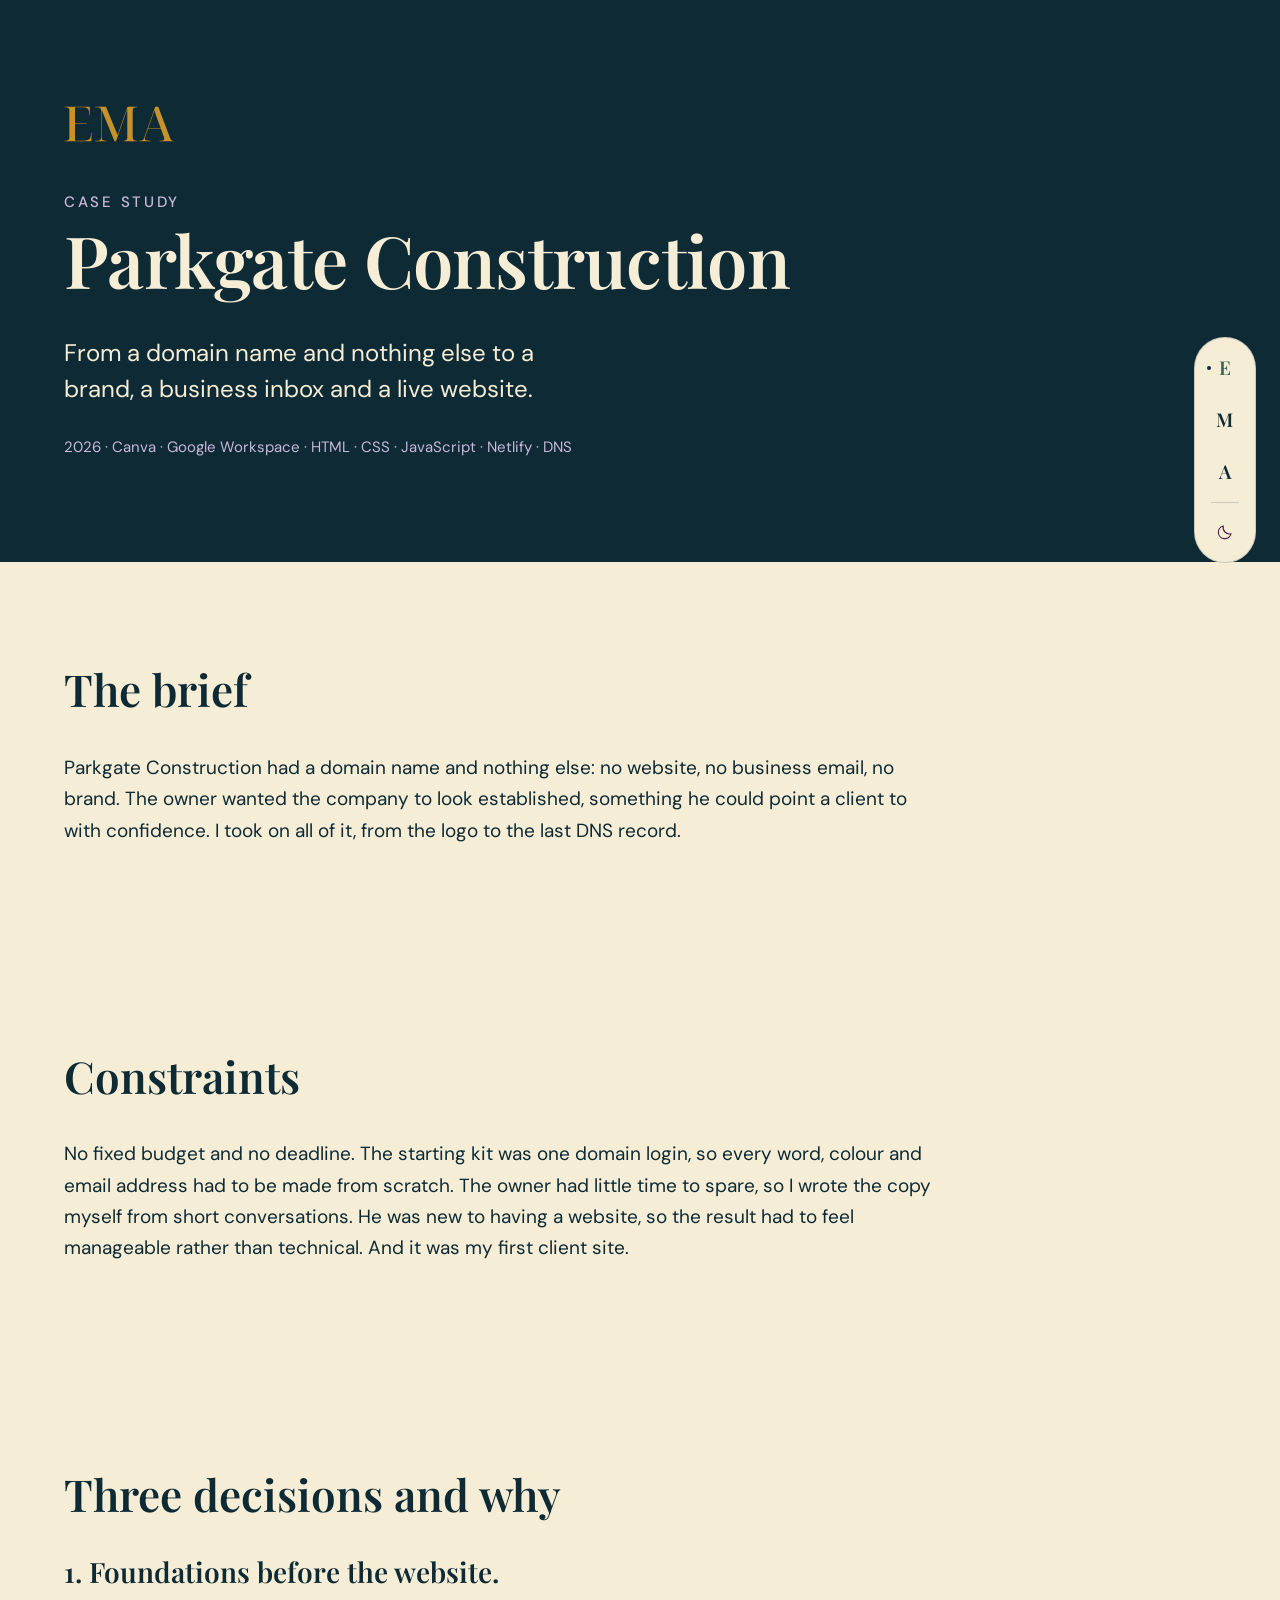
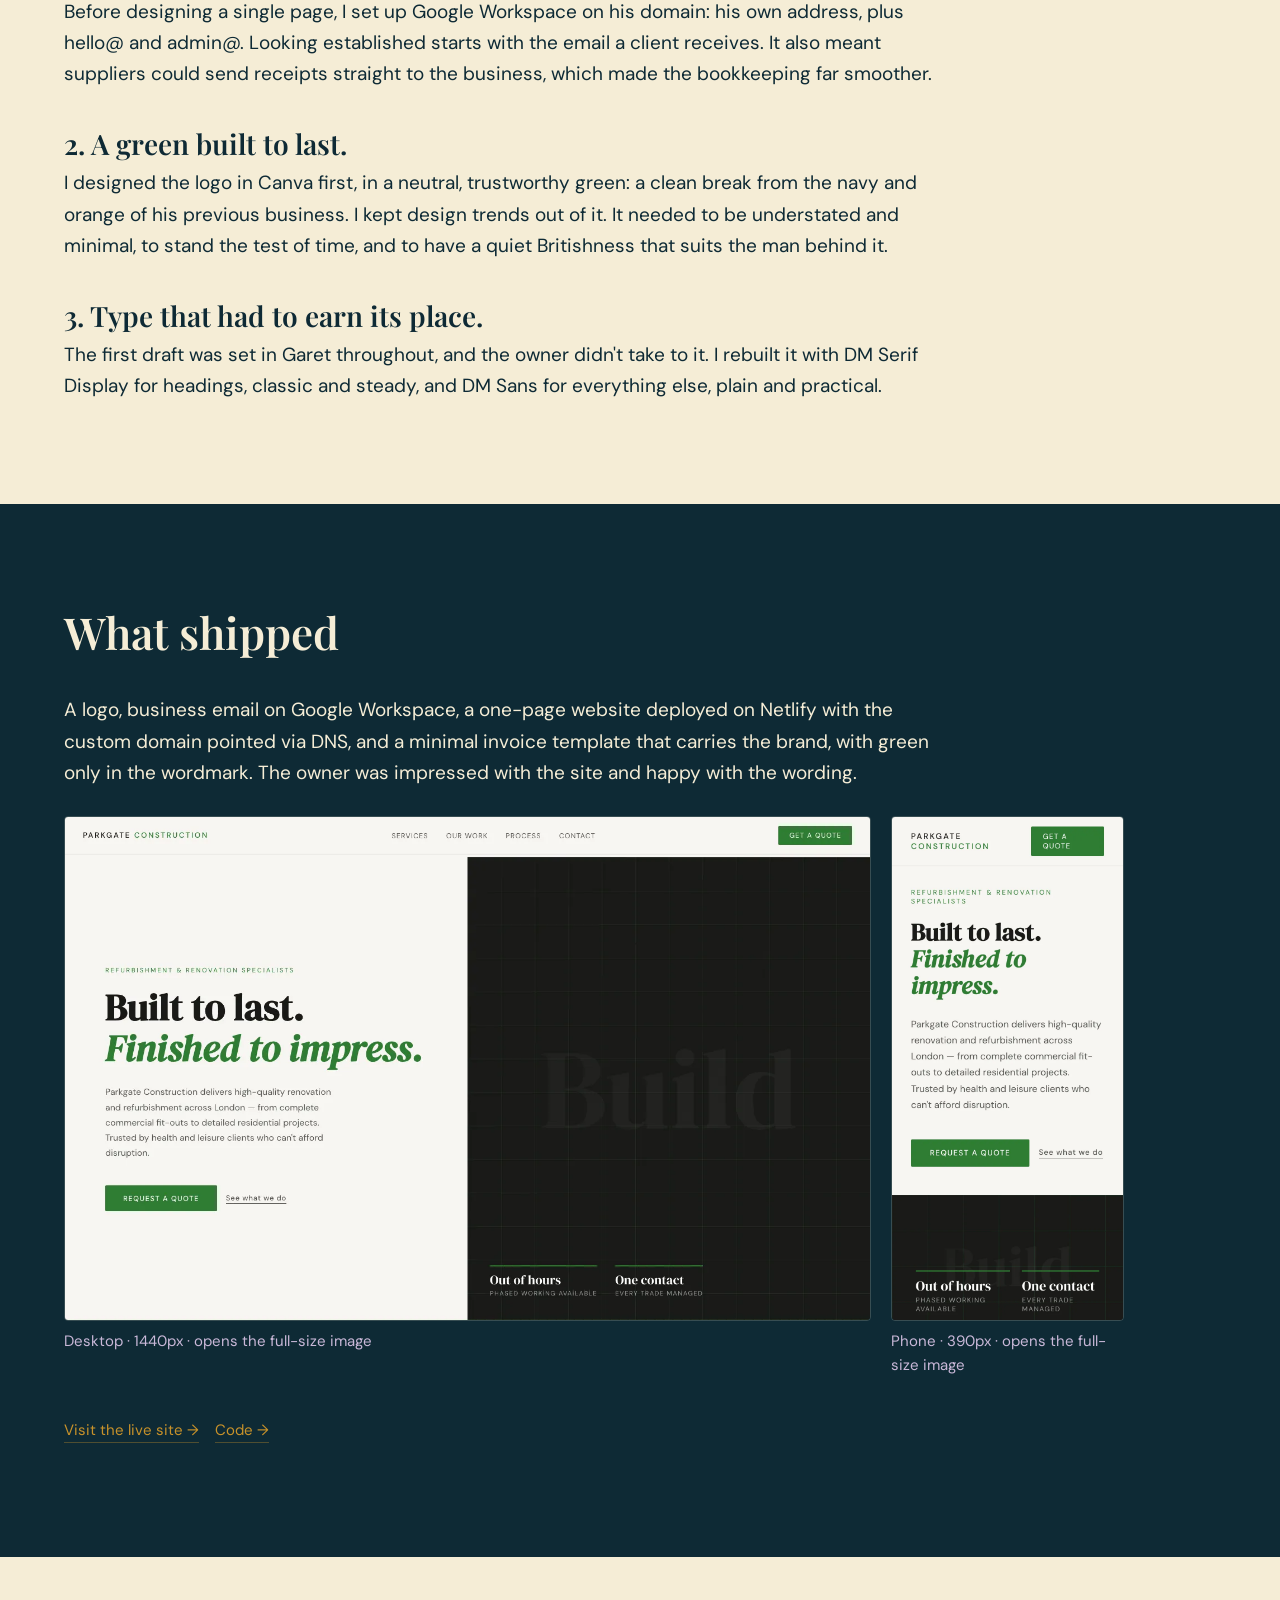
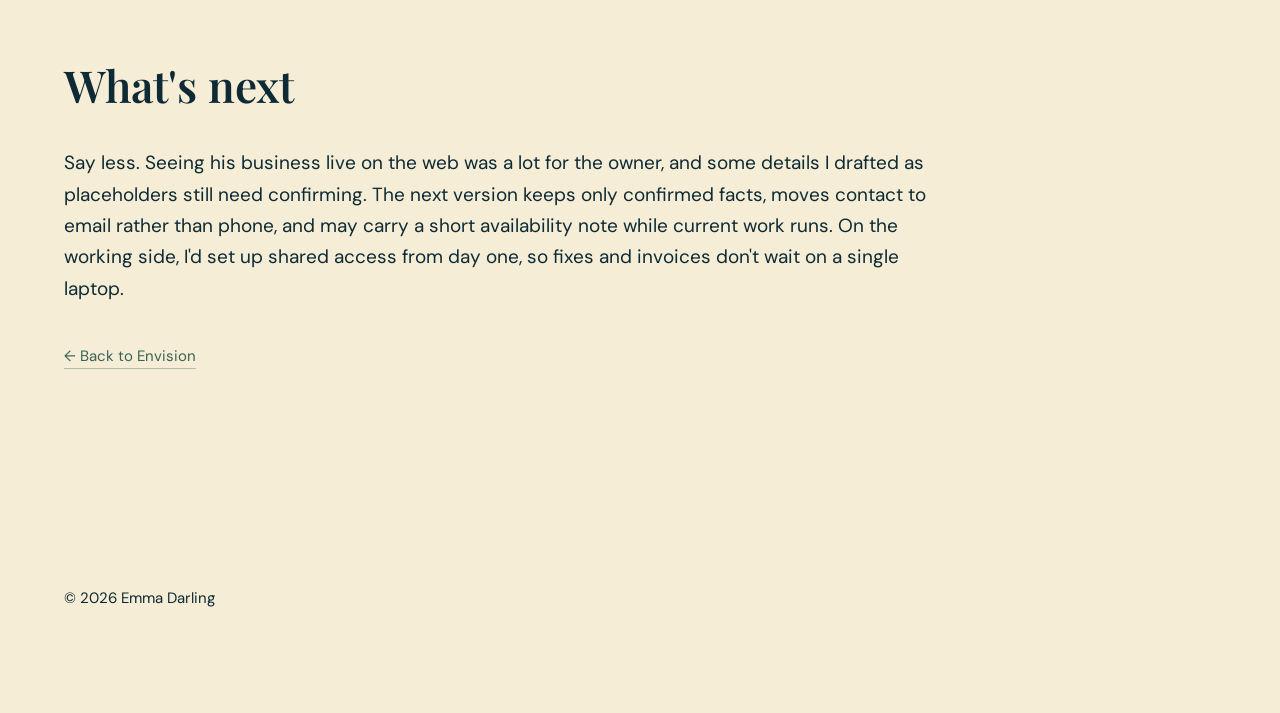
==== commit b4b7df94: "fix: recapture parkgate screenshots The live site dropped its phone number, placeholder figures, emo" ====
--- a/work/parkgate/index.html
+++ b/work/parkgate/index.html
@@ -817,8 +817,7 @@
       </section>
 
       <!-- WHAT SHIPPED: teal in both themes, echoing the home page's Make
-           band. The captures are the live site's first screens, with
-           unconfirmed figures and claims blocked out in grey.
+           band. The captures are the live site's first screens.
            Each frame is a link to the whole capture, and its caption says
            so where everyone can see it. aria-describedby hands the same
            words to screen readers: they announce the image's alt text as
@@ -831,15 +830,15 @@
           <div class="shots">
             <figure class="shot shot--desktop">
               <a class="shot-frame" href="../../images/parkgate/parkgate-desktop-1440.webp" aria-describedby="shot-desktop-hint">
-                <img src="../../images/parkgate/parkgate-desktop-1440.webp" width="1440" height="1929" loading="lazy" decoding="async"
-                     alt="The Parkgate Construction homepage on a desktop screen: a cream panel with the headline &quot;Built to last. Finished to impress.&quot; in black and green serif type and a green &quot;Request a quote&quot; button, beside a dark panel with a faint architectural grid. Grey blocks cover unconfirmed figures.">
+                <img src="../../images/parkgate/parkgate-desktop-1440.webp" width="1440" height="1925" loading="lazy" decoding="async"
+                     alt="The Parkgate Construction homepage on a desktop screen: a cream panel with the headline 'Built to last. Finished to impress.' in black and green serif type and a green 'Request a quote' button, beside a dark panel with a faint architectural grid and two short statements about how the firm works. Below, a green strip of services and six service cards, each with a simple line icon.">
               </a>
               <figcaption>Desktop · 1440px · <span id="shot-desktop-hint">opens the full-size image</span></figcaption>
             </figure>
             <figure class="shot shot--phone">
               <a class="shot-frame" href="../../images/parkgate/parkgate-phone-390.webp" aria-describedby="shot-phone-hint">
-                <img src="../../images/parkgate/parkgate-phone-390.webp" width="780" height="5984" loading="lazy" decoding="async"
-                     alt="The same homepage on a phone: the Parkgate Construction wordmark and a green &quot;Get a quote&quot; button above the headline, introduction and &quot;Request a quote&quot; button. Grey blocks cover unconfirmed figures further down.">
+                <img src="../../images/parkgate/parkgate-phone-390.webp" width="780" height="5862" loading="lazy" decoding="async"
+                     alt="The same homepage on a phone: the Parkgate Construction wordmark and a green 'Get a quote' button above the headline, introduction and 'Request a quote' button, followed by the dark panel's short statements and the six service cards stacked, each with a simple line icon.">
               </a>
               <figcaption>Phone · 390px · <span id="shot-phone-hint">opens the full-size image</span></figcaption>
             </figure>
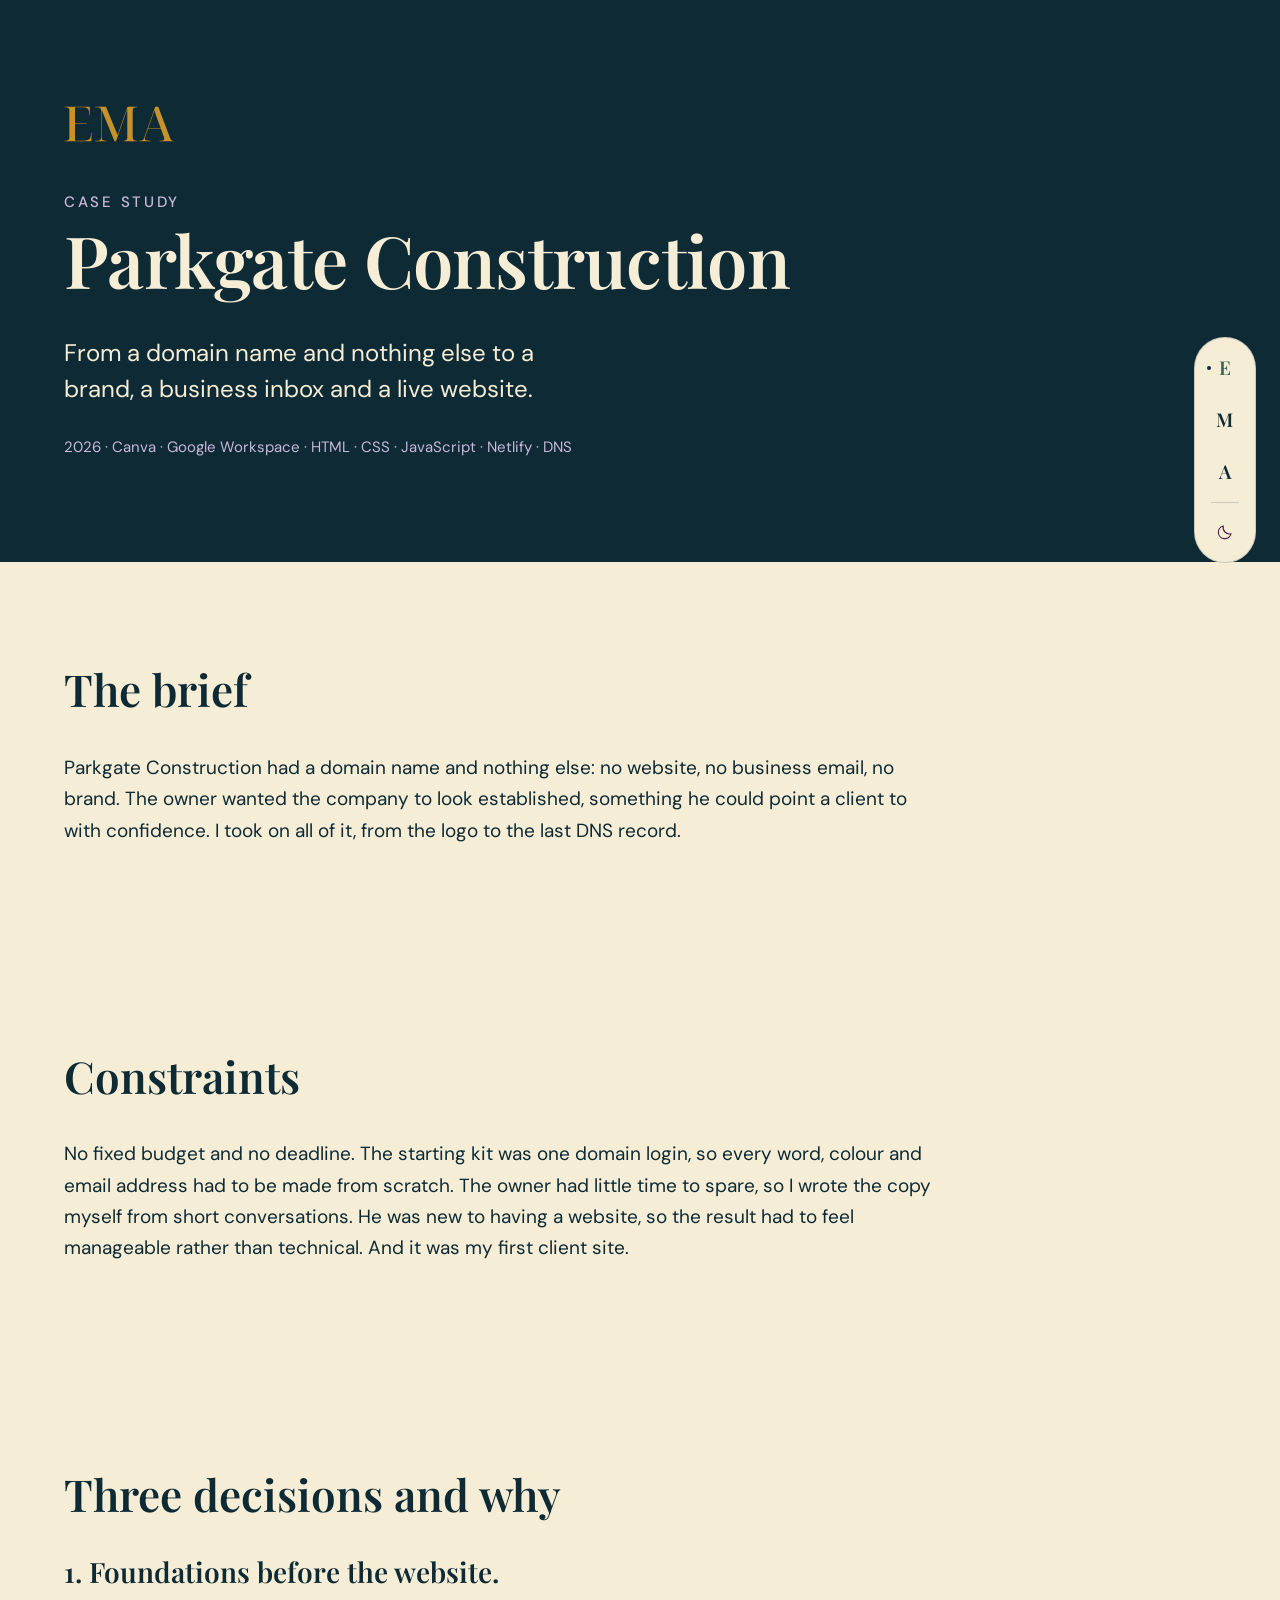
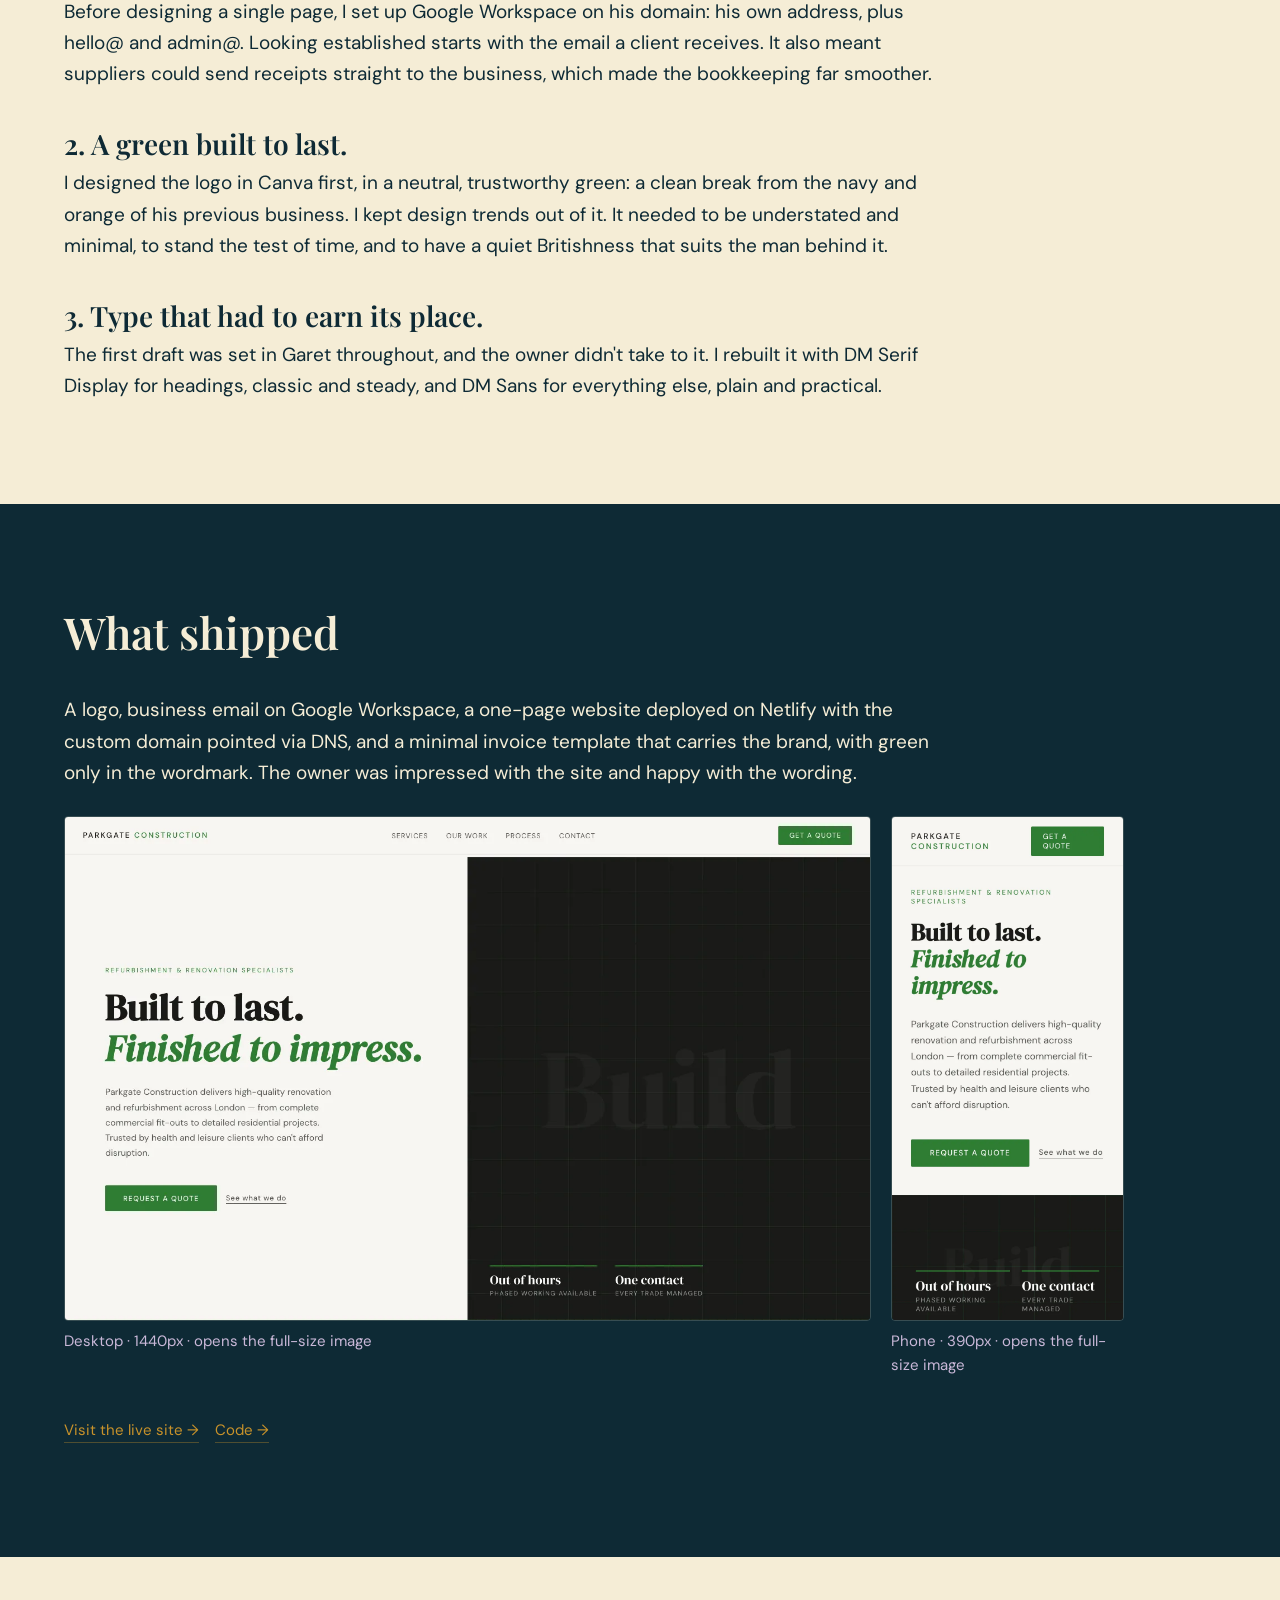
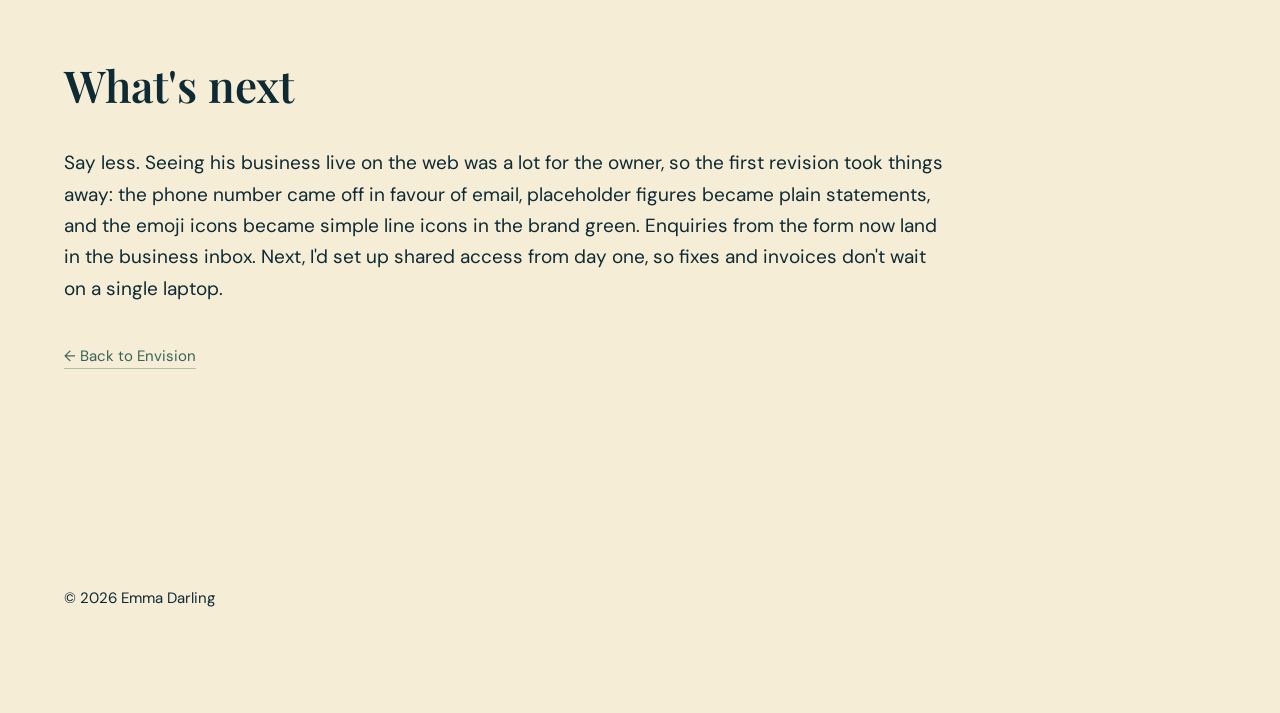
==== commit d253523b: "fix: parkgate what's next copy Matches the revised What's next entry in BUILD-PLAN.md.  Co-Authored-" ====
--- a/work/parkgate/index.html
+++ b/work/parkgate/index.html
@@ -854,7 +854,7 @@
       <section id="next" class="reveal">
         <div class="container">
           <h2>What's next</h2>
-          <p>Say less. Seeing his business live on the web was a lot for the owner, and some details I drafted as placeholders still need confirming. The next version keeps only confirmed facts, moves contact to email rather than phone, and may carry a short availability note while current work runs. On the working side, I'd set up shared access from day one, so fixes and invoices don't wait on a single laptop.</p>
+          <p>Say less. Seeing his business live on the web was a lot for the owner, so the first revision took things away: the phone number came off in favour of email, placeholder figures became plain statements, and the emoji icons became simple line icons in the brand green. Enquiries from the form now land in the business inbox. Next, I'd set up shared access from day one, so fixes and invoices don't wait on a single laptop.</p>
 
           <p class="card-links">
             <a href="/#envision"><span aria-hidden="true">← </span>Back to Envision</a>
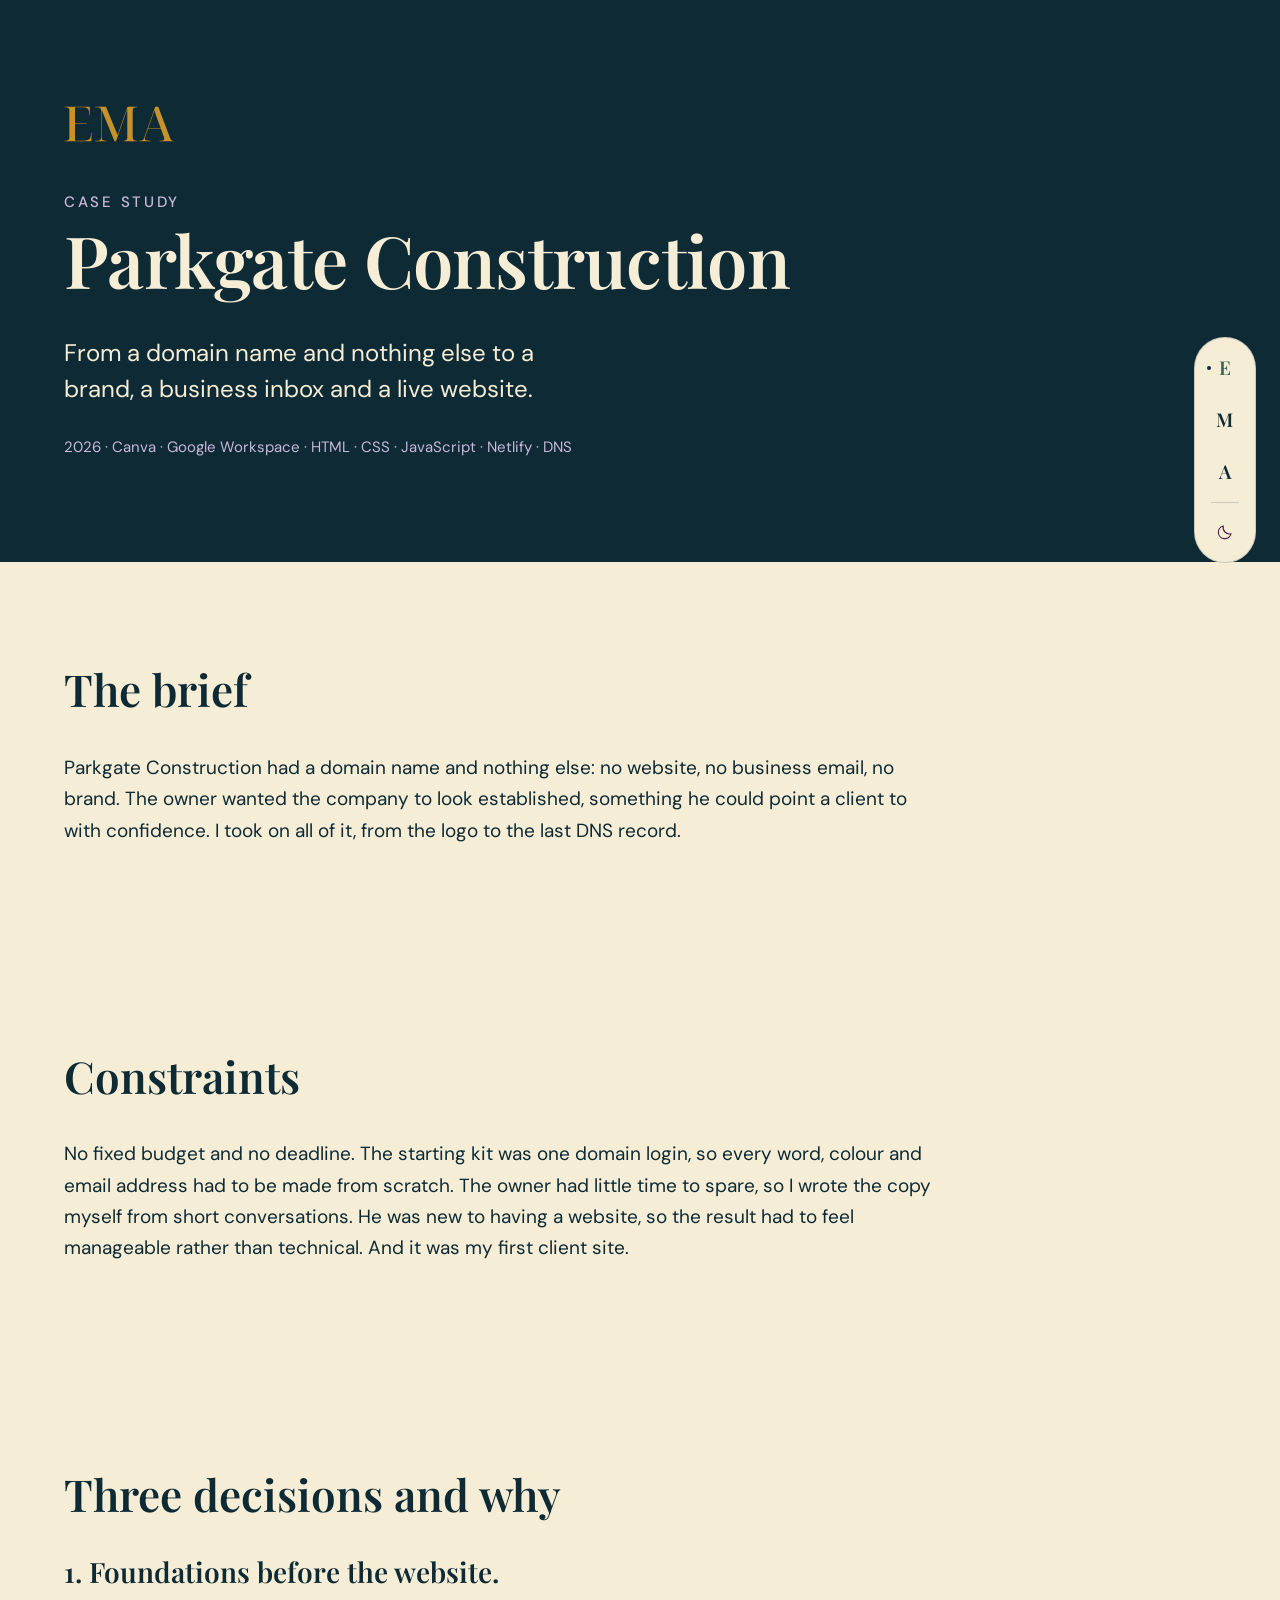
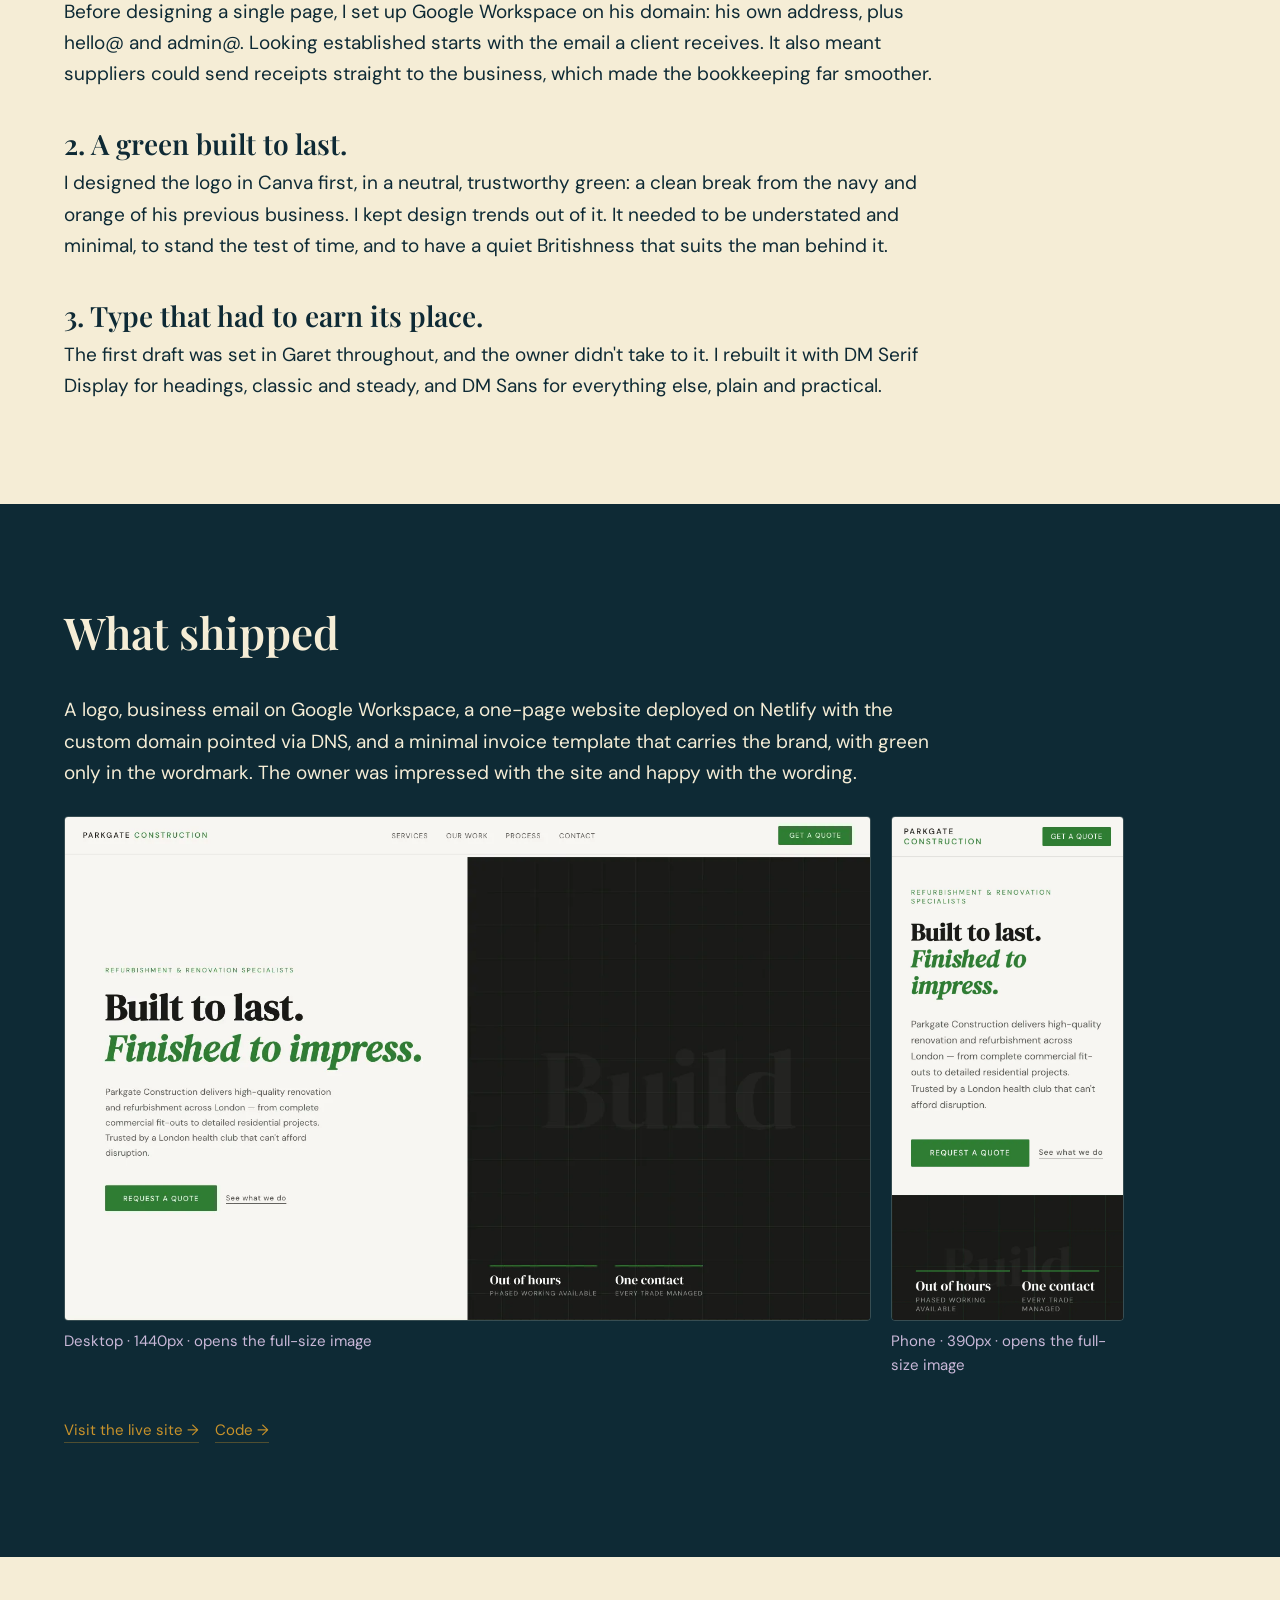
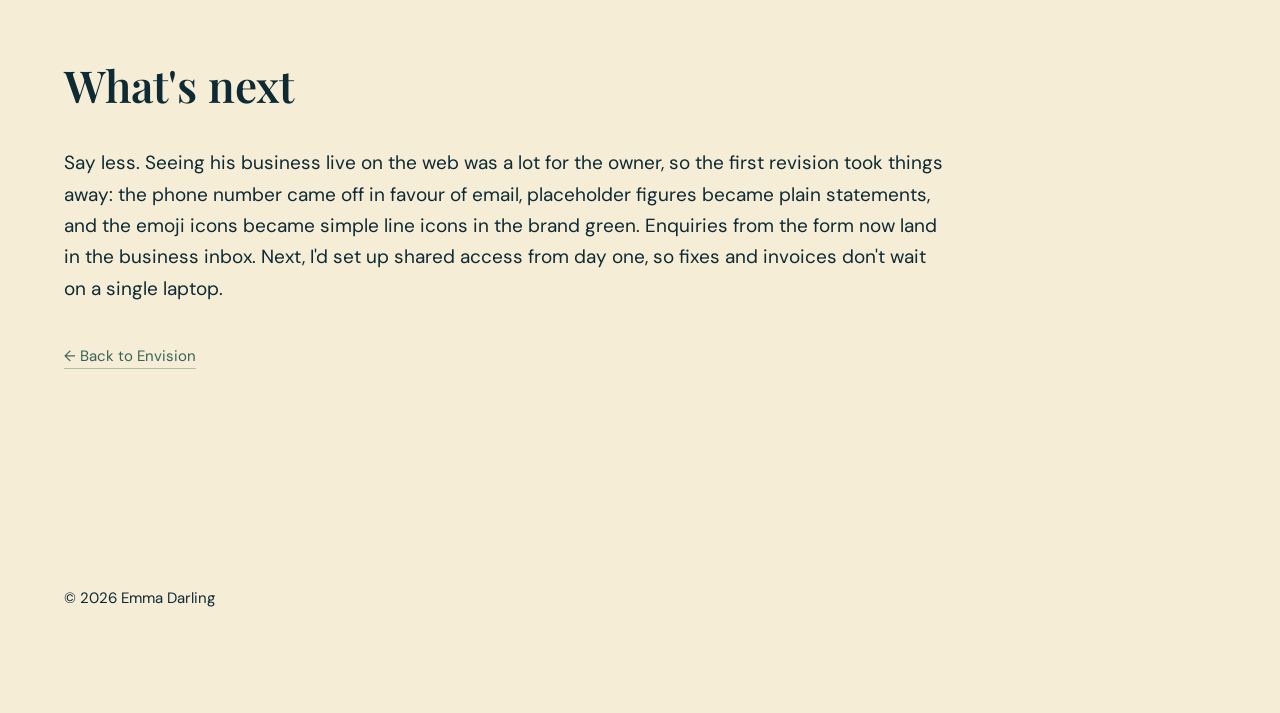
==== commit 1bd1ee6b: "chore: recapture parkgate after live-site fix Co-Authored-By: Claude Opus 5.5 <noreply@anthropic.com" ====
--- a/work/parkgate/index.html
+++ b/work/parkgate/index.html
@@ -777,7 +777,8 @@
     </header>
 
     <!-- The five parts of the story, in the order BUILD-PLAN gives them.
-         All copy is word for word from BUILD-PLAN's Content section. -->
+         All copy is word for word from BUILD-PLAN's Content section,
+         the screenshots' alt text included. -->
     <main>
       <section id="brief" class="reveal">
         <div class="container">
@@ -817,11 +818,14 @@
       </section>
 
       <!-- WHAT SHIPPED: teal in both themes, echoing the home page's Make
-           band. The captures are the live site's first screens.
-           Each frame is a link to the whole capture, and its caption says
-           so where everyone can see it. aria-describedby hands the same
-           words to screen readers: they announce the image's alt text as
-           the link's name, then the caption's note on what it opens. -->
+           band. Each capture runs from the top of the live site to the
+           bottom of its "What we do" section, but its frame shows only
+           the first screen. Each frame is a link to the whole capture,
+           and its caption says so where everyone can see it.
+           aria-describedby hands the same words to screen readers: they
+           announce the image's alt text as the link's name, then the
+           caption's note on what it opens. That is why the alt text is
+           short and describes only what the frame shows. -->
       <section id="shipped" class="reveal">
         <div class="container">
           <h2>What shipped</h2>
@@ -831,14 +835,14 @@
             <figure class="shot shot--desktop">
               <a class="shot-frame" href="../../images/parkgate/parkgate-desktop-1440.webp" aria-describedby="shot-desktop-hint">
                 <img src="../../images/parkgate/parkgate-desktop-1440.webp" width="1440" height="1925" loading="lazy" decoding="async"
-                     alt="The Parkgate Construction homepage on a desktop screen: a cream panel with the headline 'Built to last. Finished to impress.' in black and green serif type and a green 'Request a quote' button, beside a dark panel with a faint architectural grid and two short statements about how the firm works. Below, a green strip of services and six service cards, each with a simple line icon.">
+                     alt="Parkgate Construction homepage on desktop: the headline 'Built to last. Finished to impress.' beside a dark grid panel.">
               </a>
               <figcaption>Desktop · 1440px · <span id="shot-desktop-hint">opens the full-size image</span></figcaption>
             </figure>
             <figure class="shot shot--phone">
               <a class="shot-frame" href="../../images/parkgate/parkgate-phone-390.webp" aria-describedby="shot-phone-hint">
                 <img src="../../images/parkgate/parkgate-phone-390.webp" width="780" height="5862" loading="lazy" decoding="async"
-                     alt="The same homepage on a phone: the Parkgate Construction wordmark and a green 'Get a quote' button above the headline, introduction and 'Request a quote' button, followed by the dark panel's short statements and the six service cards stacked, each with a simple line icon.">
+                     alt="Parkgate Construction homepage on a phone: the headline, introduction and green 'Request a quote' button.">
               </a>
               <figcaption>Phone · 390px · <span id="shot-phone-hint">opens the full-size image</span></figcaption>
             </figure>
